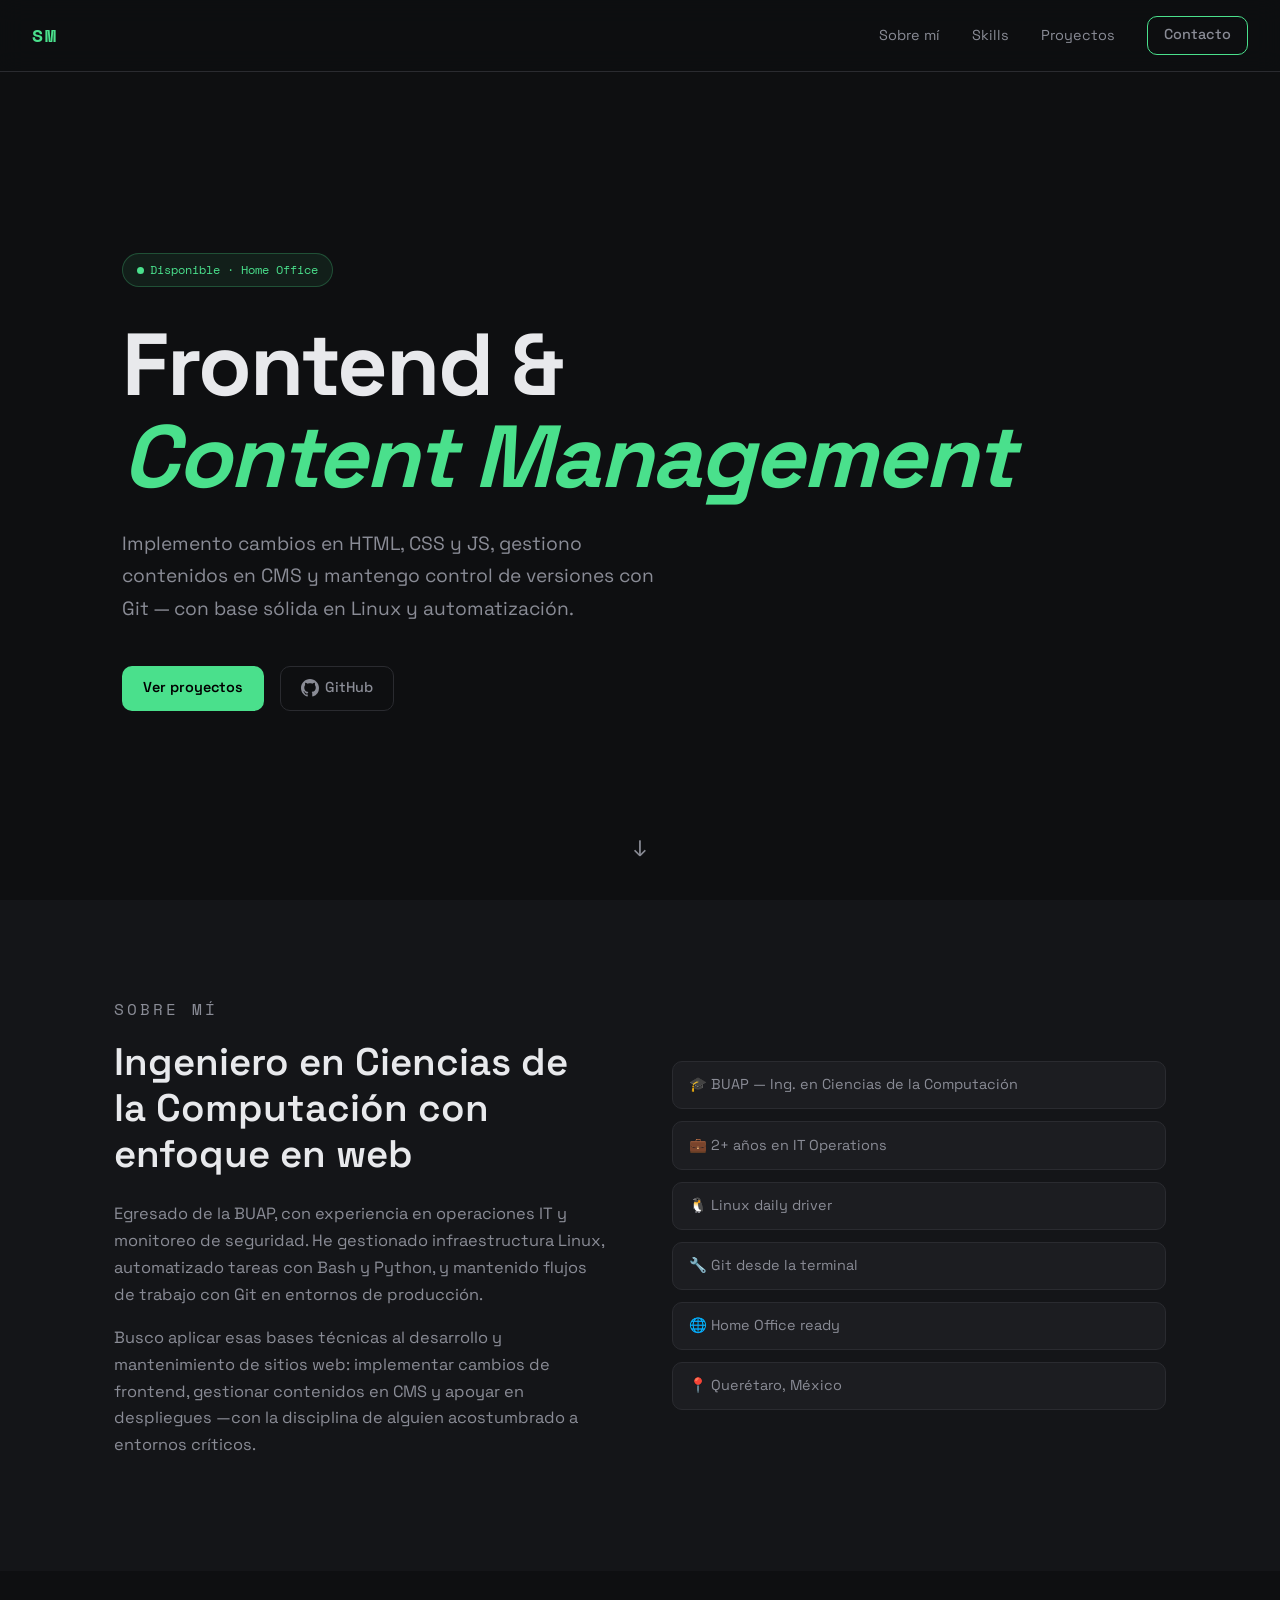
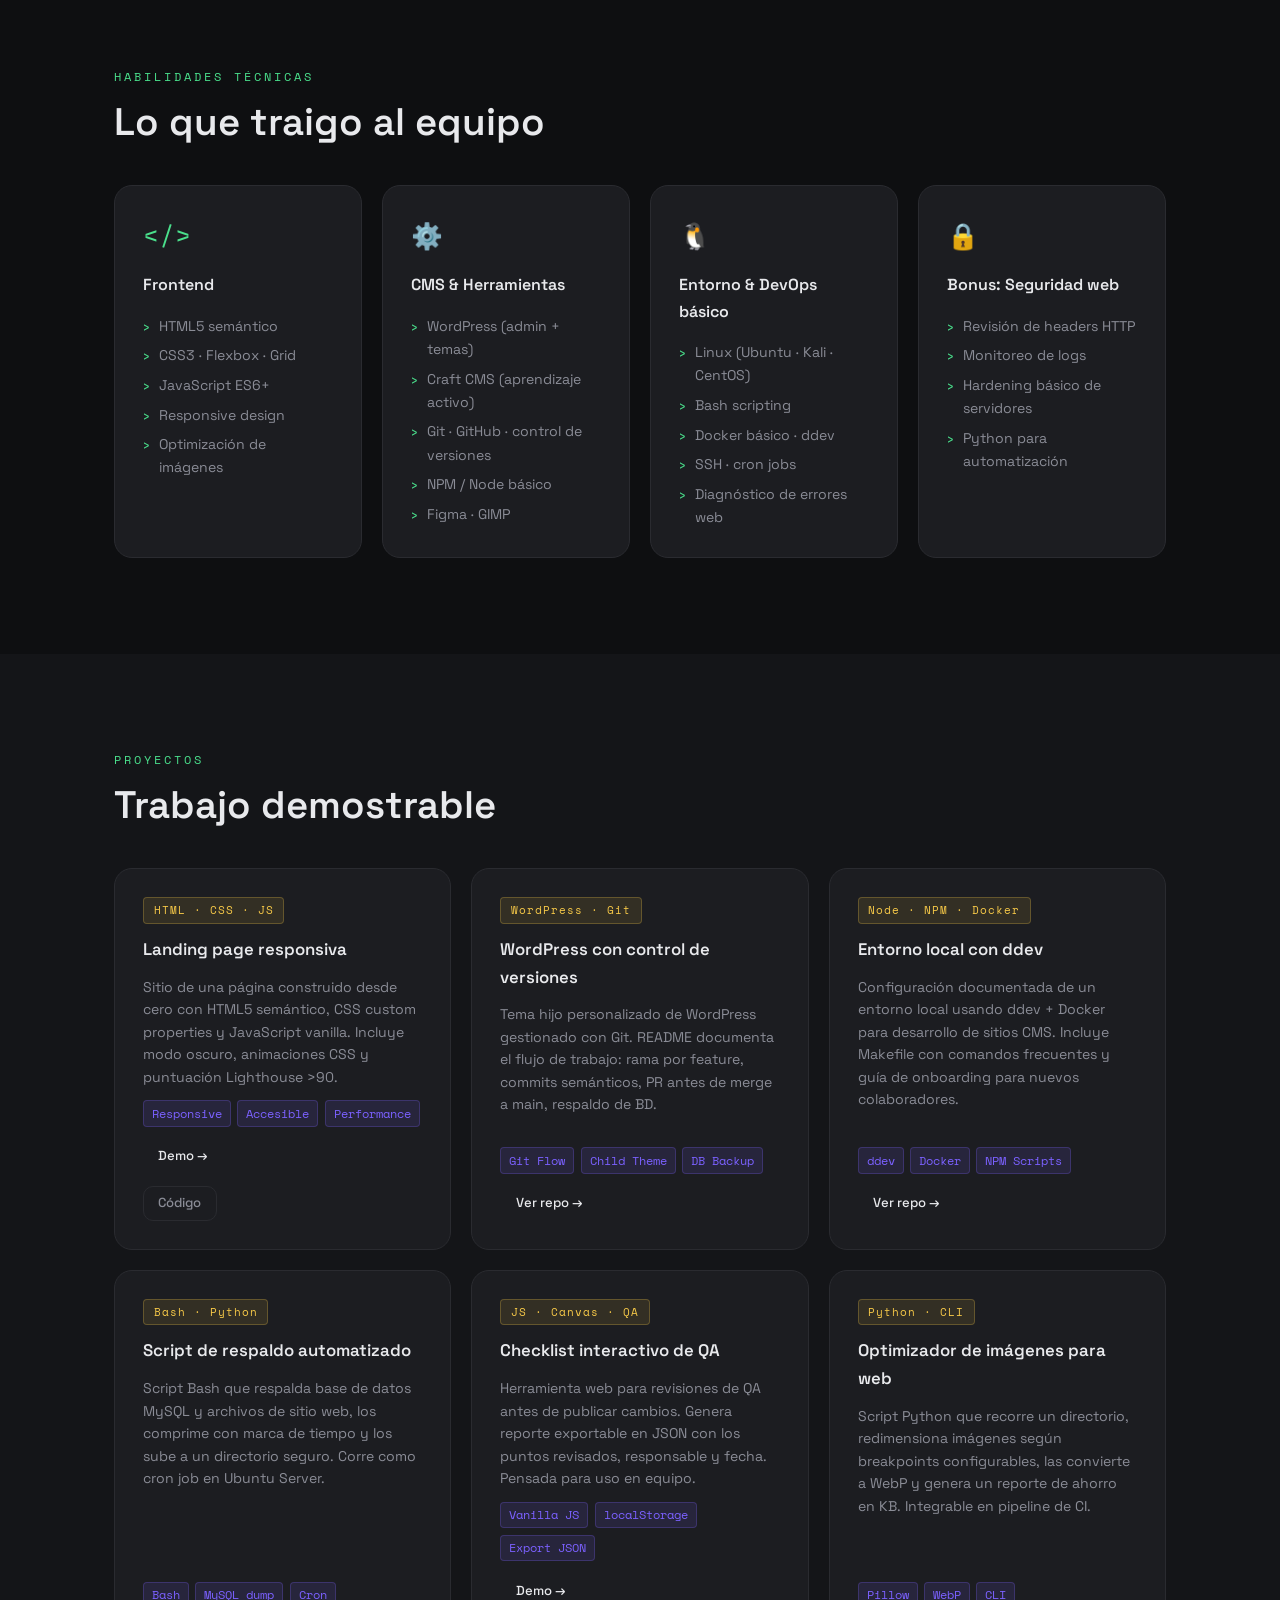
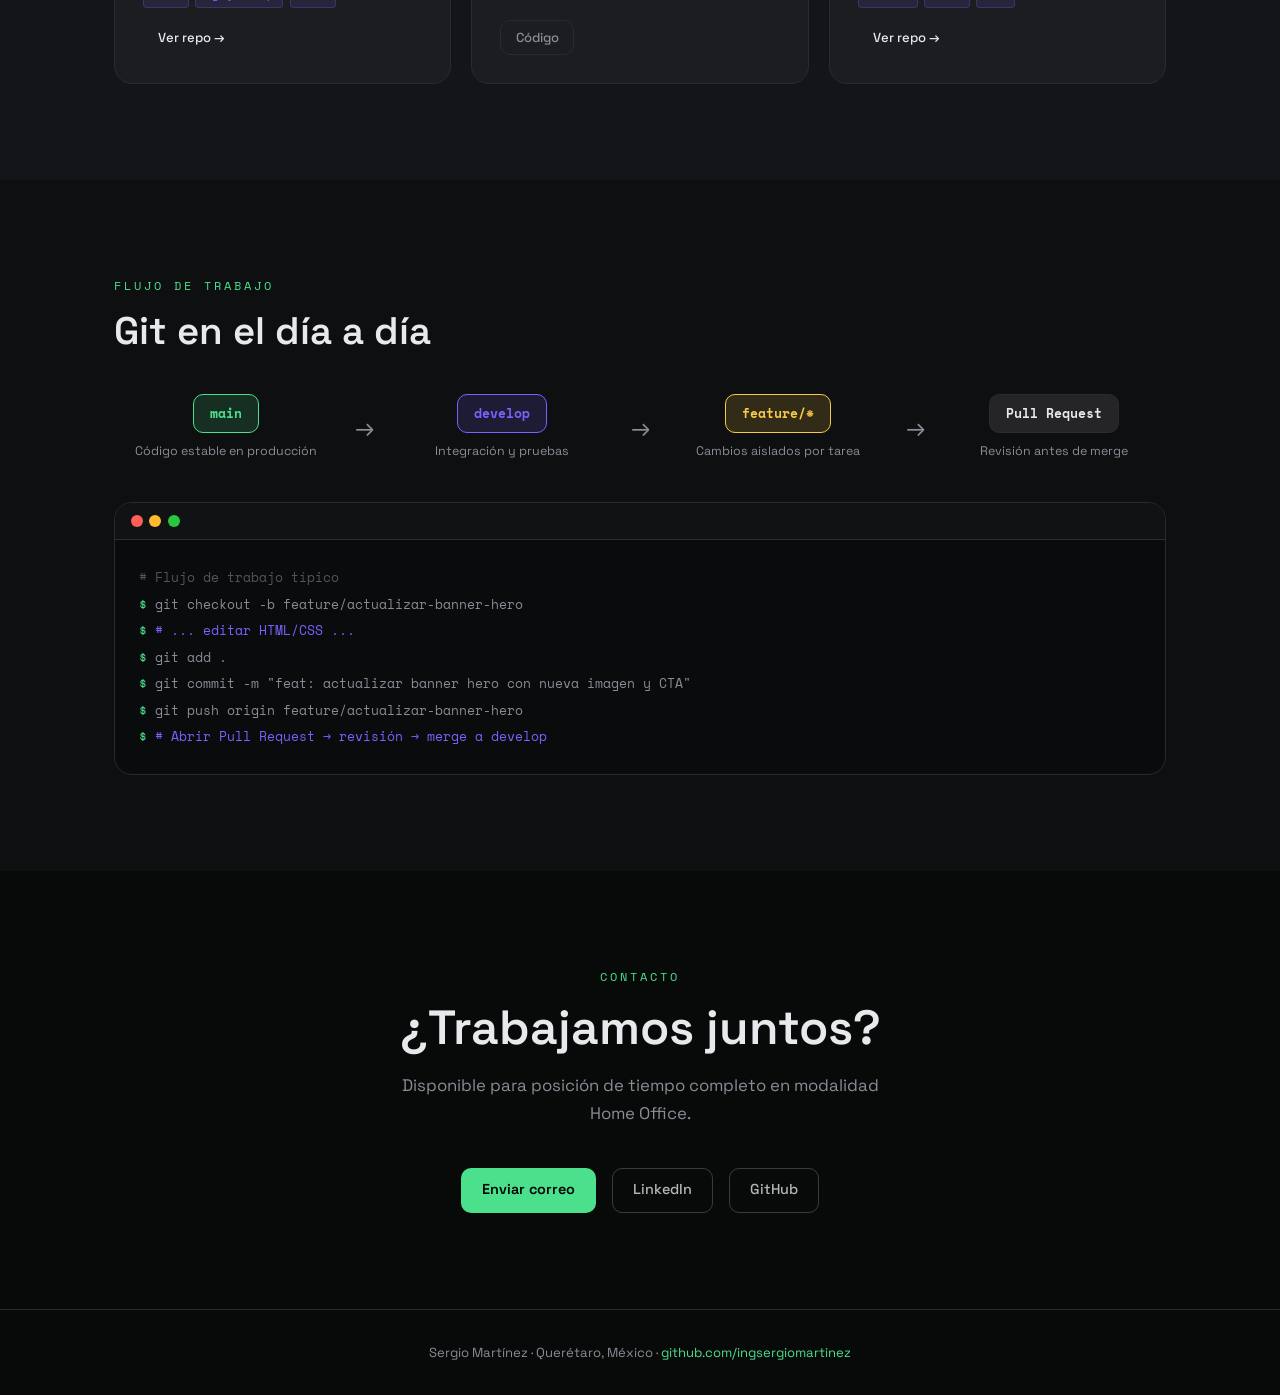
==== index.html @ cdc0959f "Add files via upload" ====
<!DOCTYPE html>
<html lang="es">
<head>
  <meta charset="UTF-8" />
  <meta name="viewport" content="width=device-width, initial-scale=1.0" />
  <title>Sergio Martínez — Web Developer & Content Manager</title>
  <link rel="preconnect" href="https://fonts.googleapis.com" />
  <link href="https://fonts.googleapis.com/css2?family=Space+Grotesk:wght@300;400;500;600;700&family=Space+Mono:wght@400;700&display=swap" rel="stylesheet" />
  <link rel="stylesheet" href="css/style.css" />
</head>
<body>

  <!-- NAV -->
  <nav class="nav">
    <span class="nav__logo">SM</span>
    <ul class="nav__links">
      <li><a href="#sobre-mi">Sobre mí</a></li>
      <li><a href="#skills">Skills</a></li>
      <li><a href="#proyectos">Proyectos</a></li>
      <li><a href="#contacto" class="btn btn--nav">Contacto</a></li>
    </ul>
  </nav>

  <!-- HERO -->
  <header class="hero">
    <div class="hero__tag">Disponible · Home Office</div>
    <h1 class="hero__title">
      Frontend &amp;<br/>
      <span class="hero__accent">Content Management</span>
    </h1>
    <p class="hero__sub">
      Implemento cambios en HTML, CSS y JS, gestiono contenidos en CMS y mantengo control de versiones con Git — con base sólida en Linux y automatización.
    </p>
    <div class="hero__ctas">
      <a href="#proyectos" class="btn btn--primary">Ver proyectos</a>
      <a href="https://github.com/ingsergiomartinez" target="_blank" class="btn btn--ghost">
        <svg width="18" height="18" viewBox="0 0 24 24" fill="currentColor"><path d="M12 0C5.37 0 0 5.37 0 12c0 5.31 3.435 9.795 8.205 11.385.6.105.825-.255.825-.57 0-.285-.015-1.23-.015-2.235-3.015.555-3.795-.735-4.035-1.41-.135-.345-.72-1.41-1.23-1.695-.42-.225-1.02-.78-.015-.795.945-.015 1.62.87 1.845 1.23 1.08 1.815 2.805 1.305 3.495.99.105-.78.42-1.305.765-1.605-2.67-.3-5.46-1.335-5.46-5.925 0-1.305.465-2.385 1.23-3.225-.12-.3-.54-1.53.12-3.18 0 0 1.005-.315 3.3 1.23.96-.27 1.98-.405 3-.405s2.04.135 3 .405c2.295-1.56 3.3-1.23 3.3-1.23.66 1.65.24 2.88.12 3.18.765.84 1.23 1.905 1.23 3.225 0 4.605-2.805 5.625-5.475 5.925.435.375.81 1.095.81 2.22 0 1.605-.015 2.895-.015 3.3 0 .315.225.69.825.57A12.02 12.02 0 0 0 24 12c0-6.63-5.37-12-12-12z"/></svg>
        GitHub
      </a>
    </div>
    <div class="hero__scroll">↓</div>
  </header>

  <!-- SOBRE MÍ -->
  <section id="sobre-mi" class="section section--alt">
    <div class="container two-col">
      <div class="about__text">
        <p class="eyebrow">Sobre mí</p>
        <h2>Ingeniero en Ciencias de la Computación con enfoque en web</h2>
        <p>Egresado de la BUAP, con experiencia en operaciones IT y monitoreo de seguridad. He gestionado infraestructura Linux, automatizado tareas con Bash y Python, y mantenido flujos de trabajo con Git en entornos de producción.</p>
        <p>Busco aplicar esas bases técnicas al desarrollo y mantenimiento de sitios web: implementar cambios de frontend, gestionar contenidos en CMS y apoyar en despliegues —con la disciplina de alguien acostumbrado a entornos críticos.</p>
      </div>
      <div class="about__chips">
        <div class="chip">🎓 BUAP — Ing. en Ciencias de la Computación</div>
        <div class="chip">💼 2+ años en IT Operations</div>
        <div class="chip">🐧 Linux daily driver</div>
        <div class="chip">🔧 Git desde la terminal</div>
        <div class="chip">🌐 Home Office ready</div>
        <div class="chip">📍 Querétaro, México</div>
      </div>
    </div>
  </section>

  <!-- SKILLS -->
  <section id="skills" class="section">
    <div class="container">
      <p class="eyebrow">Habilidades técnicas</p>
      <h2>Lo que traigo al equipo</h2>
      <div class="skills-grid">

        <div class="skill-card">
          <div class="skill-card__icon">&#60;/&#62;</div>
          <h3>Frontend</h3>
          <ul>
            <li>HTML5 semántico</li>
            <li>CSS3 · Flexbox · Grid</li>
            <li>JavaScript ES6+</li>
            <li>Responsive design</li>
            <li>Optimización de imágenes</li>
          </ul>
        </div>

        <div class="skill-card">
          <div class="skill-card__icon">⚙️</div>
          <h3>CMS &amp; Herramientas</h3>
          <ul>
            <li>WordPress (admin + temas)</li>
            <li>Craft CMS (aprendizaje activo)</li>
            <li>Git · GitHub · control de versiones</li>
            <li>NPM / Node básico</li>
            <li>Figma · GIMP</li>
          </ul>
        </div>

        <div class="skill-card">
          <div class="skill-card__icon">🐧</div>
          <h3>Entorno &amp; DevOps básico</h3>
          <ul>
            <li>Linux (Ubuntu · Kali · CentOS)</li>
            <li>Bash scripting</li>
            <li>Docker básico · ddev</li>
            <li>SSH · cron jobs</li>
            <li>Diagnóstico de errores web</li>
          </ul>
        </div>

        <div class="skill-card">
          <div class="skill-card__icon">🔒</div>
          <h3>Bonus: Seguridad web</h3>
          <ul>
            <li>Revisión de headers HTTP</li>
            <li>Monitoreo de logs</li>
            <li>Hardening básico de servidores</li>
            <li>Python para automatización</li>
          </ul>
        </div>

      </div>
    </div>
  </section>

  <!-- PROYECTOS -->
  <section id="proyectos" class="section section--alt">
    <div class="container">
      <p class="eyebrow">Proyectos</p>
      <h2>Trabajo demostrable</h2>
      <div class="projects-grid">

        <article class="project-card">
          <div class="project-card__badge">HTML · CSS · JS</div>
          <h3>Landing page responsiva</h3>
          <p>Sitio de una página construido desde cero con HTML5 semántico, CSS custom properties y JavaScript vanilla. Incluye modo oscuro, animaciones CSS y puntuación Lighthouse &gt;90.</p>
          <div class="project-card__tags">
            <span>Responsive</span><span>Accesible</span><span>Performance</span>
          </div>
          <a href="projects/landing-page/" class="btn btn--sm">Demo →</a>
          <a href="https://github.com/ingsergiomartinez/portfolio/tree/main/projects/landing-page" target="_blank" class="btn btn--sm btn--ghost">Código</a>
        </article>

        <article class="project-card">
          <div class="project-card__badge">WordPress · Git</div>
          <h3>WordPress con control de versiones</h3>
          <p>Tema hijo personalizado de WordPress gestionado con Git. README documenta el flujo de trabajo: rama por feature, commits semánticos, PR antes de merge a main, respaldo de BD.</p>
          <div class="project-card__tags">
            <span>Git Flow</span><span>Child Theme</span><span>DB Backup</span>
          </div>
          <a href="https://github.com/ingsergiomartinez/wp-git-workflow" target="_blank" class="btn btn--sm">Ver repo →</a>
        </article>

        <article class="project-card">
          <div class="project-card__badge">Node · NPM · Docker</div>
          <h3>Entorno local con ddev</h3>
          <p>Configuración documentada de un entorno local usando ddev + Docker para desarrollo de sitios CMS. Incluye Makefile con comandos frecuentes y guía de onboarding para nuevos colaboradores.</p>
          <div class="project-card__tags">
            <span>ddev</span><span>Docker</span><span>NPM Scripts</span>
          </div>
          <a href="https://github.com/ingsergiomartinez/ddev-starter" target="_blank" class="btn btn--sm">Ver repo →</a>
        </article>

        <article class="project-card">
          <div class="project-card__badge">Bash · Python</div>
          <h3>Script de respaldo automatizado</h3>
          <p>Script Bash que respalda base de datos MySQL y archivos de sitio web, los comprime con marca de tiempo y los sube a un directorio seguro. Corre como cron job en Ubuntu Server.</p>
          <div class="project-card__tags">
            <span>Bash</span><span>MySQL dump</span><span>Cron</span>
          </div>
          <a href="https://github.com/ingsergiomartinez/web-backup-script" target="_blank" class="btn btn--sm">Ver repo →</a>
        </article>

        <article class="project-card">
          <div class="project-card__badge">JS · Canvas · QA</div>
          <h3>Checklist interactivo de QA</h3>
          <p>Herramienta web para revisiones de QA antes de publicar cambios. Genera reporte exportable en JSON con los puntos revisados, responsable y fecha. Pensada para uso en equipo.</p>
          <div class="project-card__tags">
            <span>Vanilla JS</span><span>localStorage</span><span>Export JSON</span>
          </div>
          <a href="projects/qa-checklist/" class="btn btn--sm">Demo →</a>
          <a href="https://github.com/ingsergiomartinez/portfolio/tree/main/projects/qa-checklist" target="_blank" class="btn btn--sm btn--ghost">Código</a>
        </article>

        <article class="project-card">
          <div class="project-card__badge">Python · CLI</div>
          <h3>Optimizador de imágenes para web</h3>
          <p>Script Python que recorre un directorio, redimensiona imágenes según breakpoints configurables, las convierte a WebP y genera un reporte de ahorro en KB. Integrable en pipeline de CI.</p>
          <div class="project-card__tags">
            <span>Pillow</span><span>WebP</span><span>CLI</span>
          </div>
          <a href="https://github.com/ingsergiomartinez/img-optimizer" target="_blank" class="btn btn--sm">Ver repo →</a>
        </article>

      </div>
    </div>
  </section>

  <!-- GIT WORKFLOW VISUAL -->
  <section class="section">
    <div class="container">
      <p class="eyebrow">Flujo de trabajo</p>
      <h2>Git en el día a día</h2>
      <div class="git-flow">
        <div class="git-flow__step">
          <div class="git-node git-node--main">main</div>
          <p>Código estable en producción</p>
        </div>
        <div class="git-flow__arrow">→</div>
        <div class="git-flow__step">
          <div class="git-node git-node--dev">develop</div>
          <p>Integración y pruebas</p>
        </div>
        <div class="git-flow__arrow">→</div>
        <div class="git-flow__step">
          <div class="git-node git-node--feature">feature/*</div>
          <p>Cambios aislados por tarea</p>
        </div>
        <div class="git-flow__arrow">→</div>
        <div class="git-flow__step">
          <div class="git-node git-node--pr">Pull Request</div>
          <p>Revisión antes de merge</p>
        </div>
      </div>
      <div class="terminal">
        <div class="terminal__bar"><span></span><span></span><span></span></div>
        <pre class="terminal__code">
<span class="t-gray"># Flujo de trabajo típico</span>
<span class="t-green">$</span> git checkout -b feature/actualizar-banner-hero
<span class="t-green">$</span> <span class="t-blue"># ... editar HTML/CSS ...</span>
<span class="t-green">$</span> git add .
<span class="t-green">$</span> git commit -m "feat: actualizar banner hero con nueva imagen y CTA"
<span class="t-green">$</span> git push origin feature/actualizar-banner-hero
<span class="t-green">$</span> <span class="t-blue"># Abrir Pull Request → revisión → merge a develop</span></pre>
      </div>
    </div>
  </section>

  <!-- CONTACTO -->
  <section id="contacto" class="section section--dark">
    <div class="container contact">
      <p class="eyebrow eyebrow--light">Contacto</p>
      <h2 class="contact__title">¿Trabajamos juntos?</h2>
      <p class="contact__sub">Disponible para posición de tiempo completo en modalidad Home Office.</p>
      <div class="contact__links">
        <a href="mailto:sergio@example.com" class="btn btn--primary">Enviar correo</a>
        <a href="https://linkedin.com/in/ingsergiomartinez" target="_blank" class="btn btn--ghost btn--ghost-light">LinkedIn</a>
        <a href="https://github.com/ingsergiomartinez" target="_blank" class="btn btn--ghost btn--ghost-light">GitHub</a>
      </div>
    </div>
  </section>

  <footer class="footer">
    <p>Sergio Martínez · Querétaro, México · <a href="https://github.com/ingsergiomartinez" target="_blank">github.com/ingsergiomartinez</a></p>
  </footer>

  <script src="js/main.js"></script>
</body>
</html>
---- css/style.css ----
/* ===========================
   TOKENS
=========================== */
:root {
  --bg:        #0E0F11;
  --bg-alt:    #141518;
  --bg-dark:   #080909;
  --surface:   #1C1D21;
  --border:    #2A2B30;
  --text:      #E8E9EC;
  --text-muted:#8A8C96;
  --accent:    #4AE08C;   /* terminal green — web/code world */
  --accent2:   #7B61FF;   /* purple for secondary nodes */
  --accent3:   #F7C948;   /* amber for badges */
  --font-disp: 'Space Grotesk', sans-serif;
  --font-mono: 'Space Mono', monospace;
  --radius:    10px;
  --radius-lg: 18px;
  --max-w:     1100px;
  --transition: 200ms ease;
}

/* ===========================
   RESET & BASE
=========================== */
*, *::before, *::after { box-sizing: border-box; margin: 0; padding: 0; }

html { scroll-behavior: smooth; }

body {
  background: var(--bg);
  color: var(--text);
  font-family: var(--font-disp);
  font-size: 1rem;
  line-height: 1.65;
  -webkit-font-smoothing: antialiased;
}

a { color: inherit; text-decoration: none; }
ul { list-style: none; }
img { max-width: 100%; display: block; }

/* ===========================
   NAV
=========================== */
.nav {
  position: fixed;
  top: 0; left: 0; right: 0;
  z-index: 100;
  display: flex;
  align-items: center;
  justify-content: space-between;
  padding: 1rem 2rem;
  background: rgba(14,15,17,0.85);
  backdrop-filter: blur(12px);
  border-bottom: 1px solid var(--border);
}

.nav__logo {
  font-family: var(--font-mono);
  font-size: 1.1rem;
  color: var(--accent);
  font-weight: 700;
  letter-spacing: 2px;
}

.nav__links {
  display: flex;
  gap: 2rem;
  align-items: center;
}

.nav__links a {
  font-size: 0.9rem;
  color: var(--text-muted);
  transition: color var(--transition);
}
.nav__links a:hover { color: var(--text); }

/* ===========================
   BUTTONS
=========================== */
.btn {
  display: inline-flex;
  align-items: center;
  gap: 0.4rem;
  padding: 0.6rem 1.25rem;
  border-radius: var(--radius);
  font-family: var(--font-disp);
  font-size: 0.9rem;
  font-weight: 500;
  cursor: pointer;
  transition: all var(--transition);
  border: 1px solid transparent;
}

.btn--primary {
  background: var(--accent);
  color: #000;
  font-weight: 600;
}
.btn--primary:hover { background: #62ecA4; }

.btn--ghost {
  border-color: var(--border);
  color: var(--text-muted);
  background: transparent;
}
.btn--ghost:hover { border-color: var(--accent); color: var(--accent); }

.btn--ghost-light {
  border-color: rgba(255,255,255,0.2);
  color: rgba(255,255,255,0.7);
}
.btn--ghost-light:hover { border-color: var(--accent); color: var(--accent); }

.btn--nav {
  border-color: var(--accent);
  color: var(--accent);
  padding: 0.4rem 1rem;
}
.btn--nav:hover { background: var(--accent); color: #000; }

.btn--sm {
  padding: 0.35rem 0.9rem;
  font-size: 0.82rem;
}

/* ===========================
   LAYOUT
=========================== */
.container {
  max-width: var(--max-w);
  margin: 0 auto;
  padding: 0 1.5rem;
}

.section {
  padding: 6rem 0;
}

.section--alt { background: var(--bg-alt); }
.section--dark { background: var(--bg-dark); }

.two-col {
  display: grid;
  grid-template-columns: 1fr 1fr;
  gap: 4rem;
  align-items: center;
}

/* ===========================
   EYEBROW
=========================== */
.eyebrow {
  font-family: var(--font-mono);
  font-size: 0.75rem;
  letter-spacing: 3px;
  text-transform: uppercase;
  color: var(--accent);
  margin-bottom: 0.75rem;
}
.eyebrow--light { color: var(--accent); }

h2 {
  font-size: clamp(1.6rem, 3vw, 2.4rem);
  font-weight: 600;
  line-height: 1.2;
  margin-bottom: 1.5rem;
}

/* ===========================
   HERO
=========================== */
.hero {
  min-height: 100vh;
  display: flex;
  flex-direction: column;
  justify-content: center;
  padding: 8rem 2rem 4rem;
  max-width: var(--max-w);
  margin: 0 auto;
  position: relative;
}

.hero__tag {
  display: inline-flex;
  align-items: center;
  gap: 0.4rem;
  font-family: var(--font-mono);
  font-size: 0.78rem;
  color: var(--accent);
  background: rgba(74,224,140,0.08);
  border: 1px solid rgba(74,224,140,0.25);
  padding: 0.35rem 0.85rem;
  border-radius: 100px;
  margin-bottom: 2rem;
  width: fit-content;
}
.hero__tag::before {
  content: '';
  width: 7px; height: 7px;
  border-radius: 50%;
  background: var(--accent);
  animation: pulse 2s infinite;
}

@keyframes pulse {
  0%, 100% { opacity: 1; }
  50% { opacity: 0.3; }
}

.hero__title {
  font-size: clamp(2.8rem, 7vw, 5.5rem);
  font-weight: 700;
  line-height: 1.05;
  letter-spacing: -2px;
  margin-bottom: 1.5rem;
}

.hero__accent {
  color: var(--accent);
  font-style: italic;
}

.hero__sub {
  font-size: clamp(1rem, 1.5vw, 1.2rem);
  color: var(--text-muted);
  max-width: 560px;
  margin-bottom: 2.5rem;
  line-height: 1.7;
}

.hero__ctas {
  display: flex;
  gap: 1rem;
  flex-wrap: wrap;
}

.hero__scroll {
  position: absolute;
  bottom: 2rem;
  left: 50%;
  transform: translateX(-50%);
  color: var(--text-muted);
  font-size: 1.4rem;
  animation: bounce 2s infinite;
}

@keyframes bounce {
  0%, 100% { transform: translateX(-50%) translateY(0); }
  50% { transform: translateX(-50%) translateY(8px); }
}

/* ===========================
   ABOUT
=========================== */
.about__text p {
  color: var(--text-muted);
  margin-bottom: 1rem;
  font-size: 1.02rem;
}

.about__chips {
  display: flex;
  flex-direction: column;
  gap: 0.75rem;
}

.chip {
  background: var(--surface);
  border: 1px solid var(--border);
  border-radius: var(--radius);
  padding: 0.7rem 1rem;
  font-size: 0.9rem;
  color: var(--text-muted);
  transition: border-color var(--transition);
}
.chip:hover { border-color: var(--accent); color: var(--text); }

/* ===========================
   SKILLS GRID
=========================== */
.skills-grid {
  display: grid;
  grid-template-columns: repeat(auto-fit, minmax(230px, 1fr));
  gap: 1.25rem;
  margin-top: 2.5rem;
}

.skill-card {
  background: var(--surface);
  border: 1px solid var(--border);
  border-radius: var(--radius-lg);
  padding: 1.75rem;
  transition: border-color var(--transition), transform var(--transition);
}
.skill-card:hover {
  border-color: var(--accent);
  transform: translateY(-3px);
}

.skill-card__icon {
  font-size: 1.6rem;
  margin-bottom: 1rem;
  font-family: var(--font-mono);
  color: var(--accent);
}

.skill-card h3 {
  font-size: 1rem;
  font-weight: 600;
  margin-bottom: 1rem;
}

.skill-card ul {
  display: flex;
  flex-direction: column;
  gap: 0.4rem;
}

.skill-card li {
  font-size: 0.88rem;
  color: var(--text-muted);
  padding-left: 1rem;
  position: relative;
}
.skill-card li::before {
  content: '›';
  position: absolute;
  left: 0;
  color: var(--accent);
}

/* ===========================
   PROJECTS
=========================== */
.projects-grid {
  display: grid;
  grid-template-columns: repeat(auto-fit, minmax(300px, 1fr));
  gap: 1.25rem;
  margin-top: 2.5rem;
}

.project-card {
  background: var(--surface);
  border: 1px solid var(--border);
  border-radius: var(--radius-lg);
  padding: 1.75rem;
  display: flex;
  flex-direction: column;
  gap: 0.75rem;
  transition: border-color var(--transition), transform var(--transition);
}
.project-card:hover {
  border-color: var(--accent2);
  transform: translateY(-3px);
}

.project-card__badge {
  font-family: var(--font-mono);
  font-size: 0.7rem;
  color: var(--accent3);
  background: rgba(247,201,72,0.1);
  border: 1px solid rgba(247,201,72,0.25);
  padding: 0.2rem 0.6rem;
  border-radius: 4px;
  width: fit-content;
  letter-spacing: 1px;
}

.project-card h3 {
  font-size: 1.05rem;
  font-weight: 600;
}

.project-card p {
  font-size: 0.88rem;
  color: var(--text-muted);
  line-height: 1.6;
  flex: 1;
}

.project-card__tags {
  display: flex;
  flex-wrap: wrap;
  gap: 0.4rem;
}

.project-card__tags span {
  font-size: 0.75rem;
  background: rgba(123,97,255,0.12);
  color: var(--accent2);
  border: 1px solid rgba(123,97,255,0.25);
  padding: 0.15rem 0.5rem;
  border-radius: 4px;
  font-family: var(--font-mono);
}

.project-card > .btn {
  width: fit-content;
}

/* ===========================
   GIT FLOW
=========================== */
.git-flow {
  display: flex;
  align-items: center;
  gap: 1rem;
  flex-wrap: wrap;
  margin: 2.5rem 0;
}

.git-flow__step {
  text-align: center;
  flex: 1;
  min-width: 120px;
}

.git-flow__step p {
  font-size: 0.78rem;
  color: var(--text-muted);
  margin-top: 0.5rem;
}

.git-flow__arrow {
  color: var(--text-muted);
  font-size: 1.5rem;
  flex-shrink: 0;
}

.git-node {
  display: inline-block;
  padding: 0.5rem 1rem;
  border-radius: var(--radius);
  font-family: var(--font-mono);
  font-size: 0.82rem;
  font-weight: 700;
}

.git-node--main    { background: rgba(74,224,140,0.15); color: var(--accent); border: 1px solid var(--accent); }
.git-node--dev     { background: rgba(123,97,255,0.15); color: var(--accent2); border: 1px solid var(--accent2); }
.git-node--feature { background: rgba(247,201,72,0.15); color: var(--accent3); border: 1px solid var(--accent3); }
.git-node--pr      { background: rgba(232,233,236,0.1); color: var(--text); border: 1px solid var(--border); }

/* TERMINAL */
.terminal {
  background: #0A0B0D;
  border: 1px solid var(--border);
  border-radius: var(--radius-lg);
  overflow: hidden;
  margin-top: 1rem;
}

.terminal__bar {
  display: flex;
  gap: 0.4rem;
  padding: 0.75rem 1rem;
  background: #111214;
  border-bottom: 1px solid var(--border);
}

.terminal__bar span {
  width: 12px; height: 12px;
  border-radius: 50%;
  background: var(--border);
}
.terminal__bar span:nth-child(1) { background: #FF5F57; }
.terminal__bar span:nth-child(2) { background: #FEBC2E; }
.terminal__bar span:nth-child(3) { background: #28C840; }

.terminal__code {
  padding: 1.5rem;
  font-family: var(--font-mono);
  font-size: 0.83rem;
  line-height: 2;
  color: var(--text-muted);
  overflow-x: auto;
  white-space: pre;
}

.t-gray  { color: #555; }
.t-green { color: var(--accent); }
.t-blue  { color: var(--accent2); }

/* ===========================
   CONTACT
=========================== */
.contact {
  text-align: center;
  max-width: 560px;
}

.contact__title {
  font-size: clamp(2rem, 4vw, 3rem);
  margin-bottom: 1rem;
}

.contact__sub {
  color: var(--text-muted);
  margin-bottom: 2.5rem;
  font-size: 1.05rem;
}

.contact__links {
  display: flex;
  gap: 1rem;
  justify-content: center;
  flex-wrap: wrap;
}

/* ===========================
   FOOTER
=========================== */
.footer {
  padding: 2rem;
  text-align: center;
  font-size: 0.82rem;
  color: var(--text-muted);
  border-top: 1px solid var(--border);
  background: var(--bg-dark);
}
.footer a { color: var(--accent); }

/* ===========================
   RESPONSIVE
=========================== */
@media (max-width: 768px) {
  .two-col {
    grid-template-columns: 1fr;
    gap: 2.5rem;
  }

  .nav__links li:not(:last-child) { display: none; }

  .git-flow {
    flex-direction: column;
  }
  .git-flow__arrow { transform: rotate(90deg); }

  .hero__title { letter-spacing: -1px; }
}
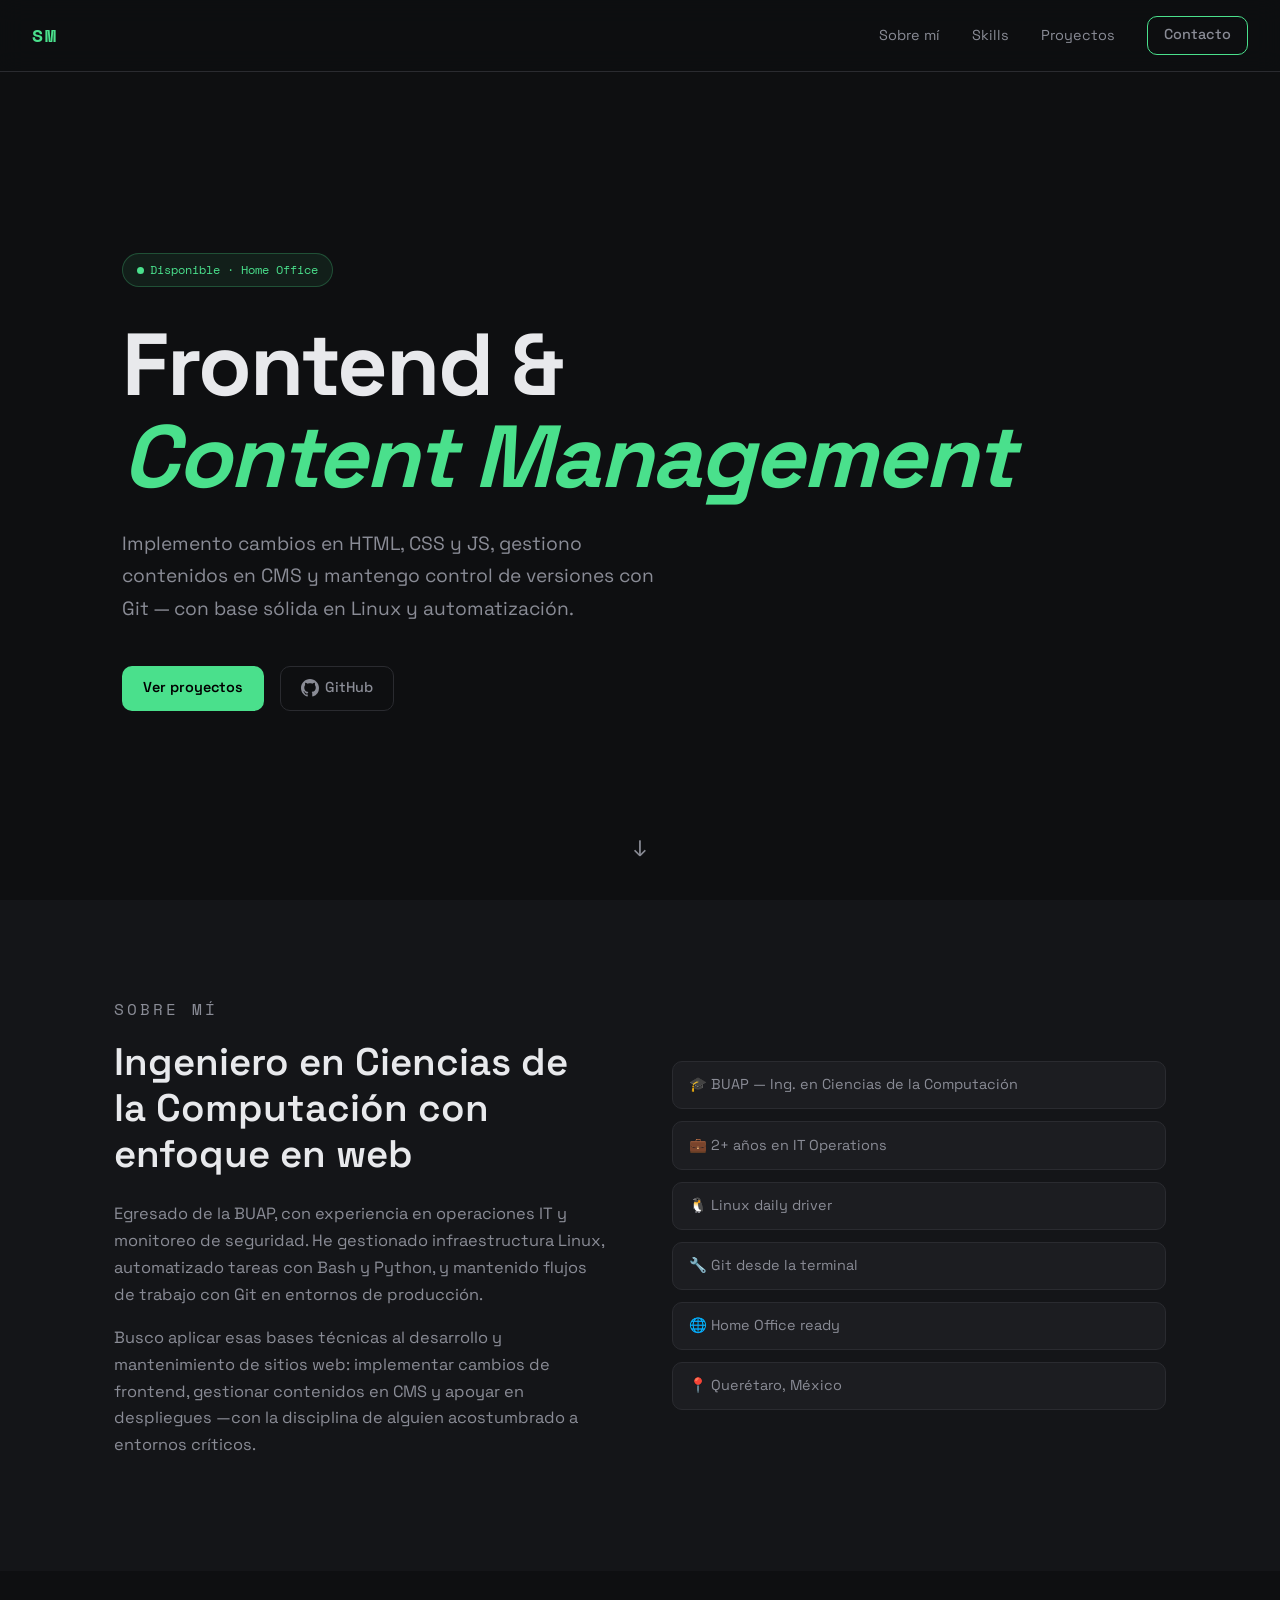
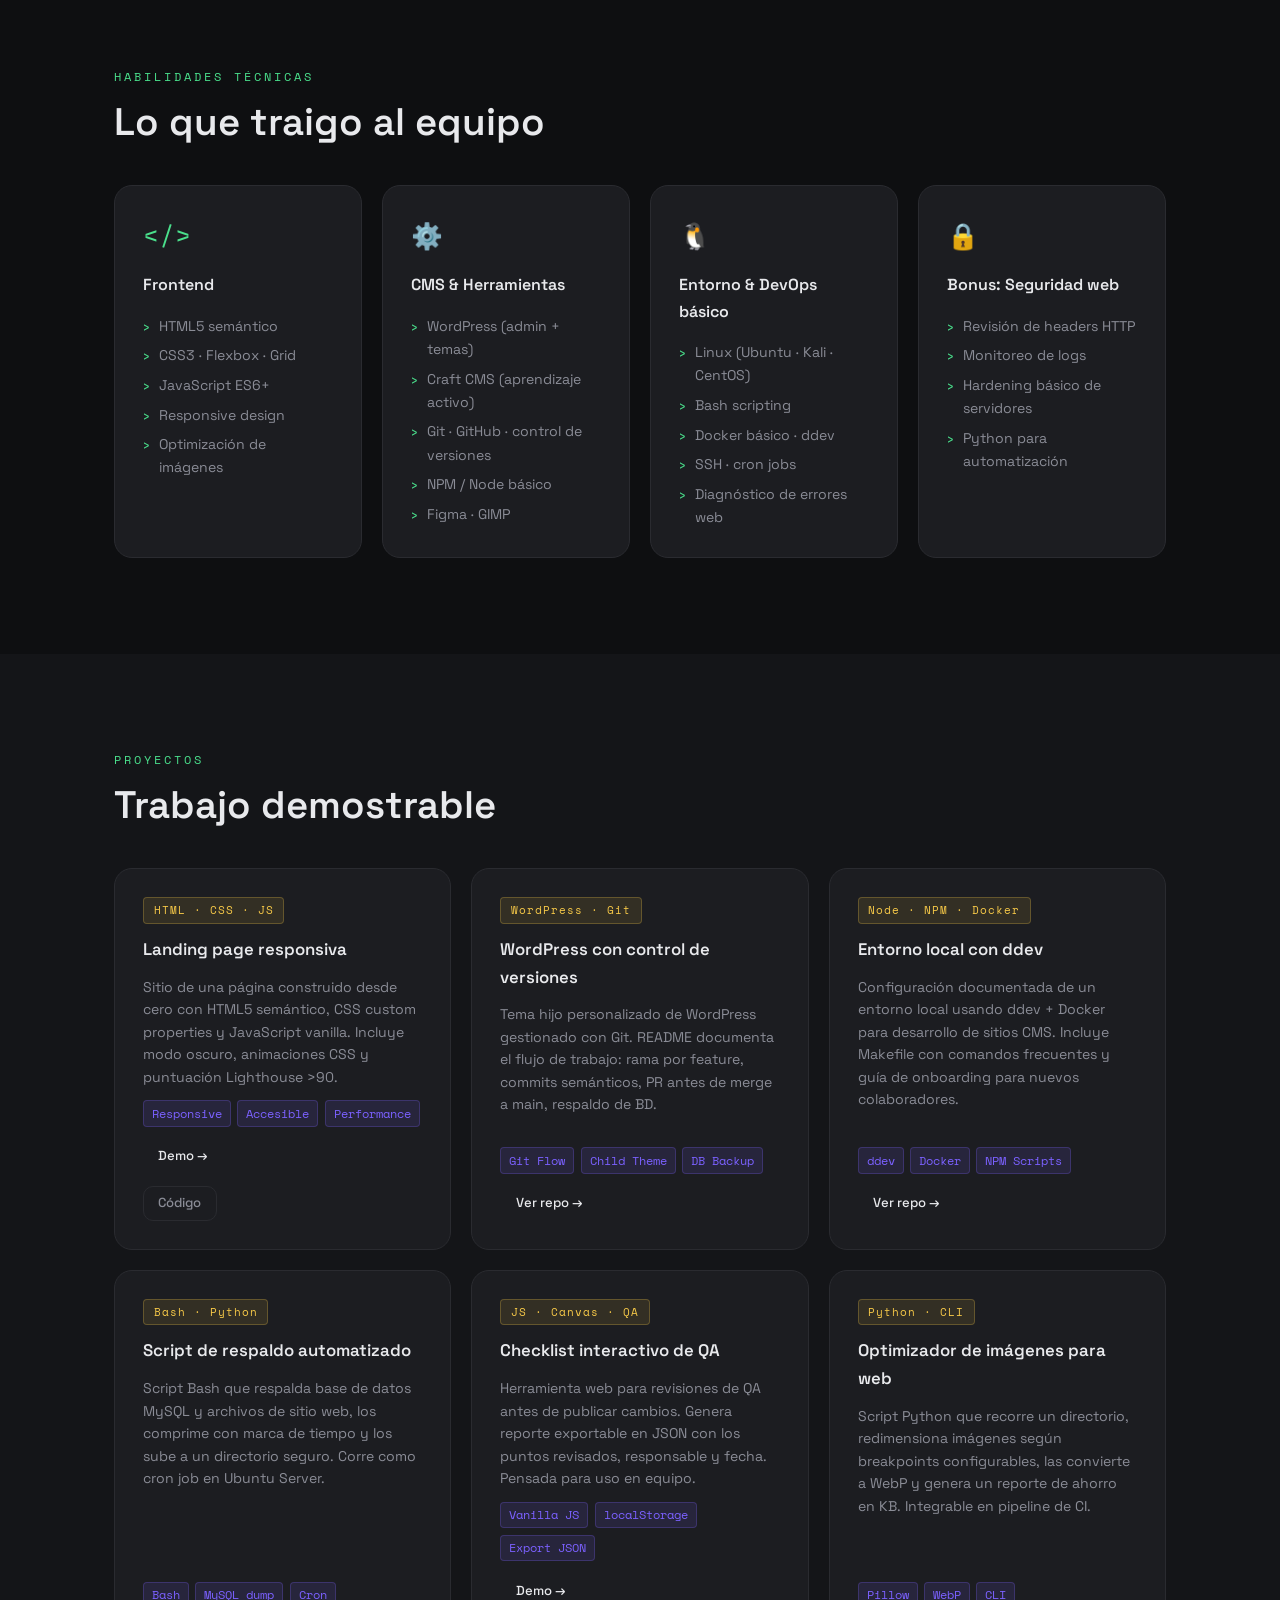
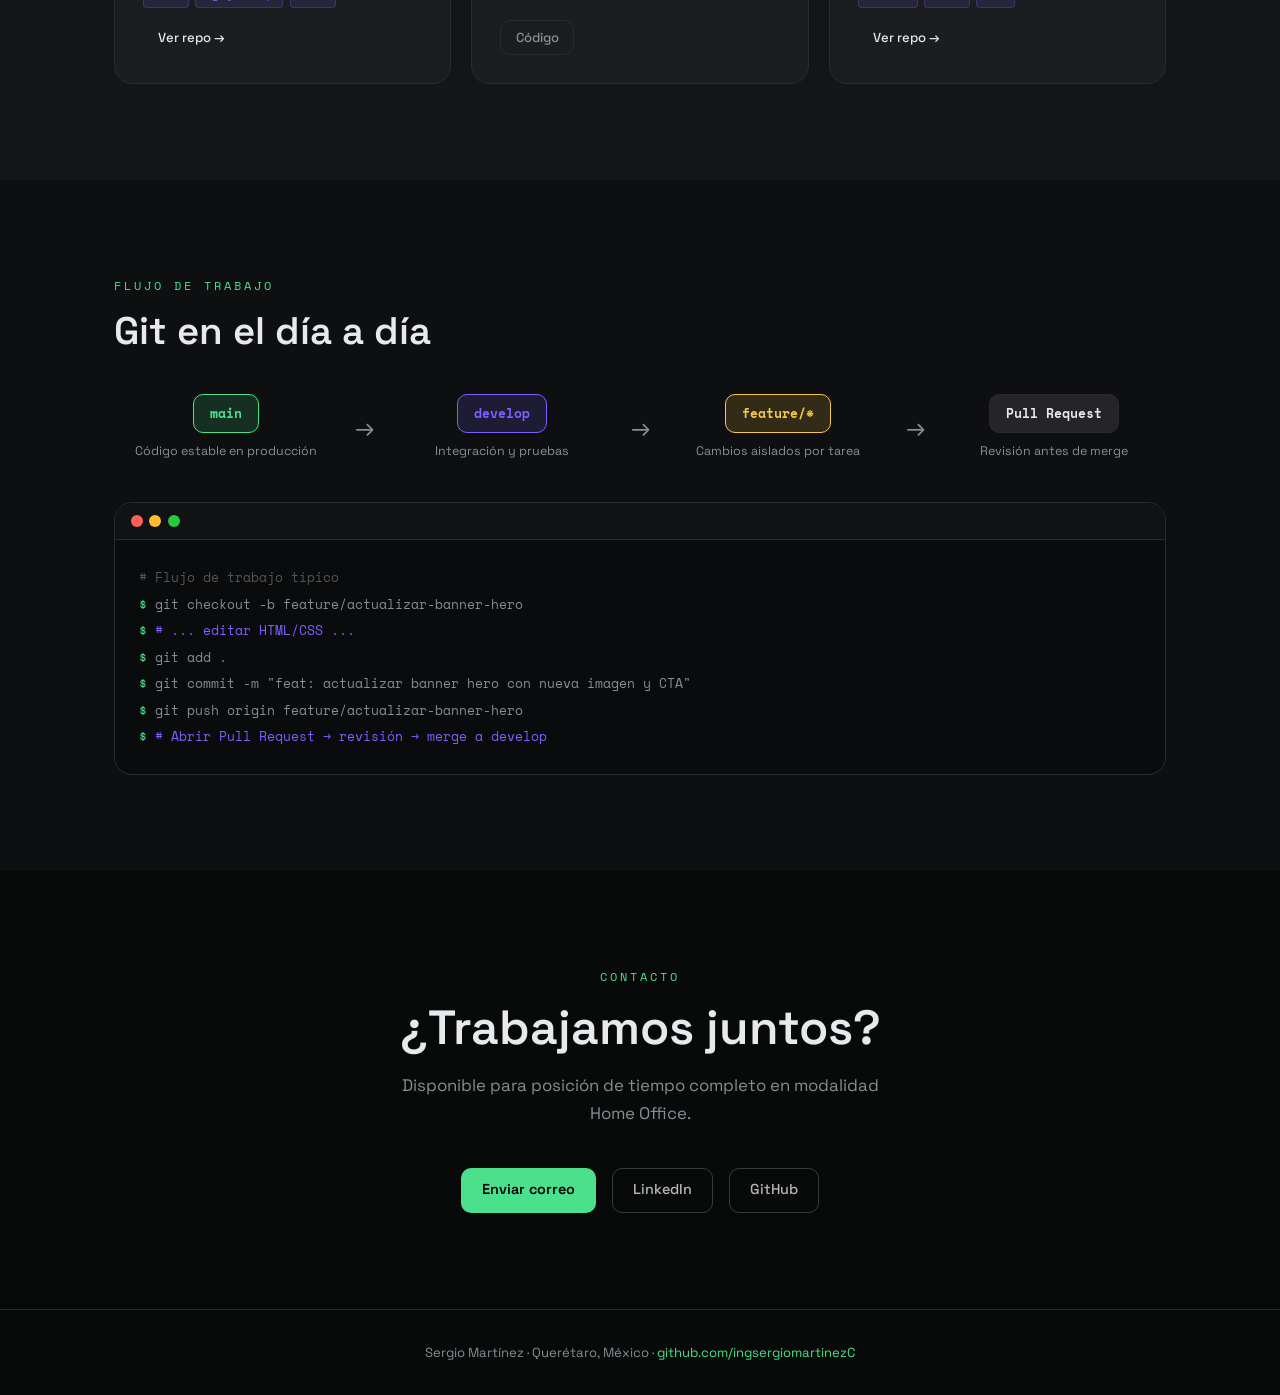
==== commit 714b97c6: "Add files via upload" ====
--- a/index.html
+++ b/index.html
@@ -33,7 +33,7 @@
     </p>
     <div class="hero__ctas">
       <a href="#proyectos" class="btn btn--primary">Ver proyectos</a>
-      <a href="https://github.com/ingsergiomartinez" target="_blank" class="btn btn--ghost">
+      <a href="https://github.com/ingsergiomartinezC" target="_blank" class="btn btn--ghost">
         <svg width="18" height="18" viewBox="0 0 24 24" fill="currentColor"><path d="M12 0C5.37 0 0 5.37 0 12c0 5.31 3.435 9.795 8.205 11.385.6.105.825-.255.825-.57 0-.285-.015-1.23-.015-2.235-3.015.555-3.795-.735-4.035-1.41-.135-.345-.72-1.41-1.23-1.695-.42-.225-1.02-.78-.015-.795.945-.015 1.62.87 1.845 1.23 1.08 1.815 2.805 1.305 3.495.99.105-.78.42-1.305.765-1.605-2.67-.3-5.46-1.335-5.46-5.925 0-1.305.465-2.385 1.23-3.225-.12-.3-.54-1.53.12-3.18 0 0 1.005-.315 3.3 1.23.96-.27 1.98-.405 3-.405s2.04.135 3 .405c2.295-1.56 3.3-1.23 3.3-1.23.66 1.65.24 2.88.12 3.18.765.84 1.23 1.905 1.23 3.225 0 4.605-2.805 5.625-5.475 5.925.435.375.81 1.095.81 2.22 0 1.605-.015 2.895-.015 3.3 0 .315.225.69.825.57A12.02 12.02 0 0 0 24 12c0-6.63-5.37-12-12-12z"/></svg>
         GitHub
       </a>
@@ -134,7 +134,7 @@
             <span>Responsive</span><span>Accesible</span><span>Performance</span>
           </div>
           <a href="projects/landing-page/" class="btn btn--sm">Demo →</a>
-          <a href="https://github.com/ingsergiomartinez/portfolio/tree/main/projects/landing-page" target="_blank" class="btn btn--sm btn--ghost">Código</a>
+          <a href="https://github.com/ingsergiomartinezC/portfolio/tree/main/projects/landing-page" target="_blank" class="btn btn--sm btn--ghost">Código</a>
         </article>
 
         <article class="project-card">
@@ -144,7 +144,7 @@
           <div class="project-card__tags">
             <span>Git Flow</span><span>Child Theme</span><span>DB Backup</span>
           </div>
-          <a href="https://github.com/ingsergiomartinez/wp-git-workflow" target="_blank" class="btn btn--sm">Ver repo →</a>
+          <a href="https://github.com/ingsergiomartinezC/wp-git-workflow" target="_blank" class="btn btn--sm">Ver repo →</a>
         </article>
 
         <article class="project-card">
@@ -154,7 +154,7 @@
           <div class="project-card__tags">
             <span>ddev</span><span>Docker</span><span>NPM Scripts</span>
           </div>
-          <a href="https://github.com/ingsergiomartinez/ddev-starter" target="_blank" class="btn btn--sm">Ver repo →</a>
+          <a href="https://github.com/ingsergiomartinezC/ddev-starter" target="_blank" class="btn btn--sm">Ver repo →</a>
         </article>
 
         <article class="project-card">
@@ -164,7 +164,7 @@
           <div class="project-card__tags">
             <span>Bash</span><span>MySQL dump</span><span>Cron</span>
           </div>
-          <a href="https://github.com/ingsergiomartinez/web-backup-script" target="_blank" class="btn btn--sm">Ver repo →</a>
+          <a href="https://github.com/ingsergiomartinezC/web-backup-script" target="_blank" class="btn btn--sm">Ver repo →</a>
         </article>
 
         <article class="project-card">
@@ -175,7 +175,7 @@
             <span>Vanilla JS</span><span>localStorage</span><span>Export JSON</span>
           </div>
           <a href="projects/qa-checklist/" class="btn btn--sm">Demo →</a>
-          <a href="https://github.com/ingsergiomartinez/portfolio/tree/main/projects/qa-checklist" target="_blank" class="btn btn--sm btn--ghost">Código</a>
+          <a href="https://github.com/ingsergiomartinezC/portfolio/tree/main/projects/qa-checklist" target="_blank" class="btn btn--sm btn--ghost">Código</a>
         </article>
 
         <article class="project-card">
@@ -185,7 +185,7 @@
           <div class="project-card__tags">
             <span>Pillow</span><span>WebP</span><span>CLI</span>
           </div>
-          <a href="https://github.com/ingsergiomartinez/img-optimizer" target="_blank" class="btn btn--sm">Ver repo →</a>
+          <a href="https://github.com/ingsergiomartinezC/img-optimizer" target="_blank" class="btn btn--sm">Ver repo →</a>
         </article>
 
       </div>
@@ -241,13 +241,13 @@
       <div class="contact__links">
         <a href="mailto:sergio@example.com" class="btn btn--primary">Enviar correo</a>
         <a href="https://linkedin.com/in/ingsergiomartinez" target="_blank" class="btn btn--ghost btn--ghost-light">LinkedIn</a>
-        <a href="https://github.com/ingsergiomartinez" target="_blank" class="btn btn--ghost btn--ghost-light">GitHub</a>
+        <a href="https://github.com/ingsergiomartinezC" target="_blank" class="btn btn--ghost btn--ghost-light">GitHub</a>
       </div>
     </div>
   </section>
 
   <footer class="footer">
-    <p>Sergio Martínez · Querétaro, México · <a href="https://github.com/ingsergiomartinez" target="_blank">github.com/ingsergiomartinez</a></p>
+    <p>Sergio Martínez · Querétaro, México · <a href="https://github.com/ingsergiomartinezC" target="_blank">github.com/ingsergiomartinezC</a></p>
   </footer>
 
   <script src="js/main.js"></script>
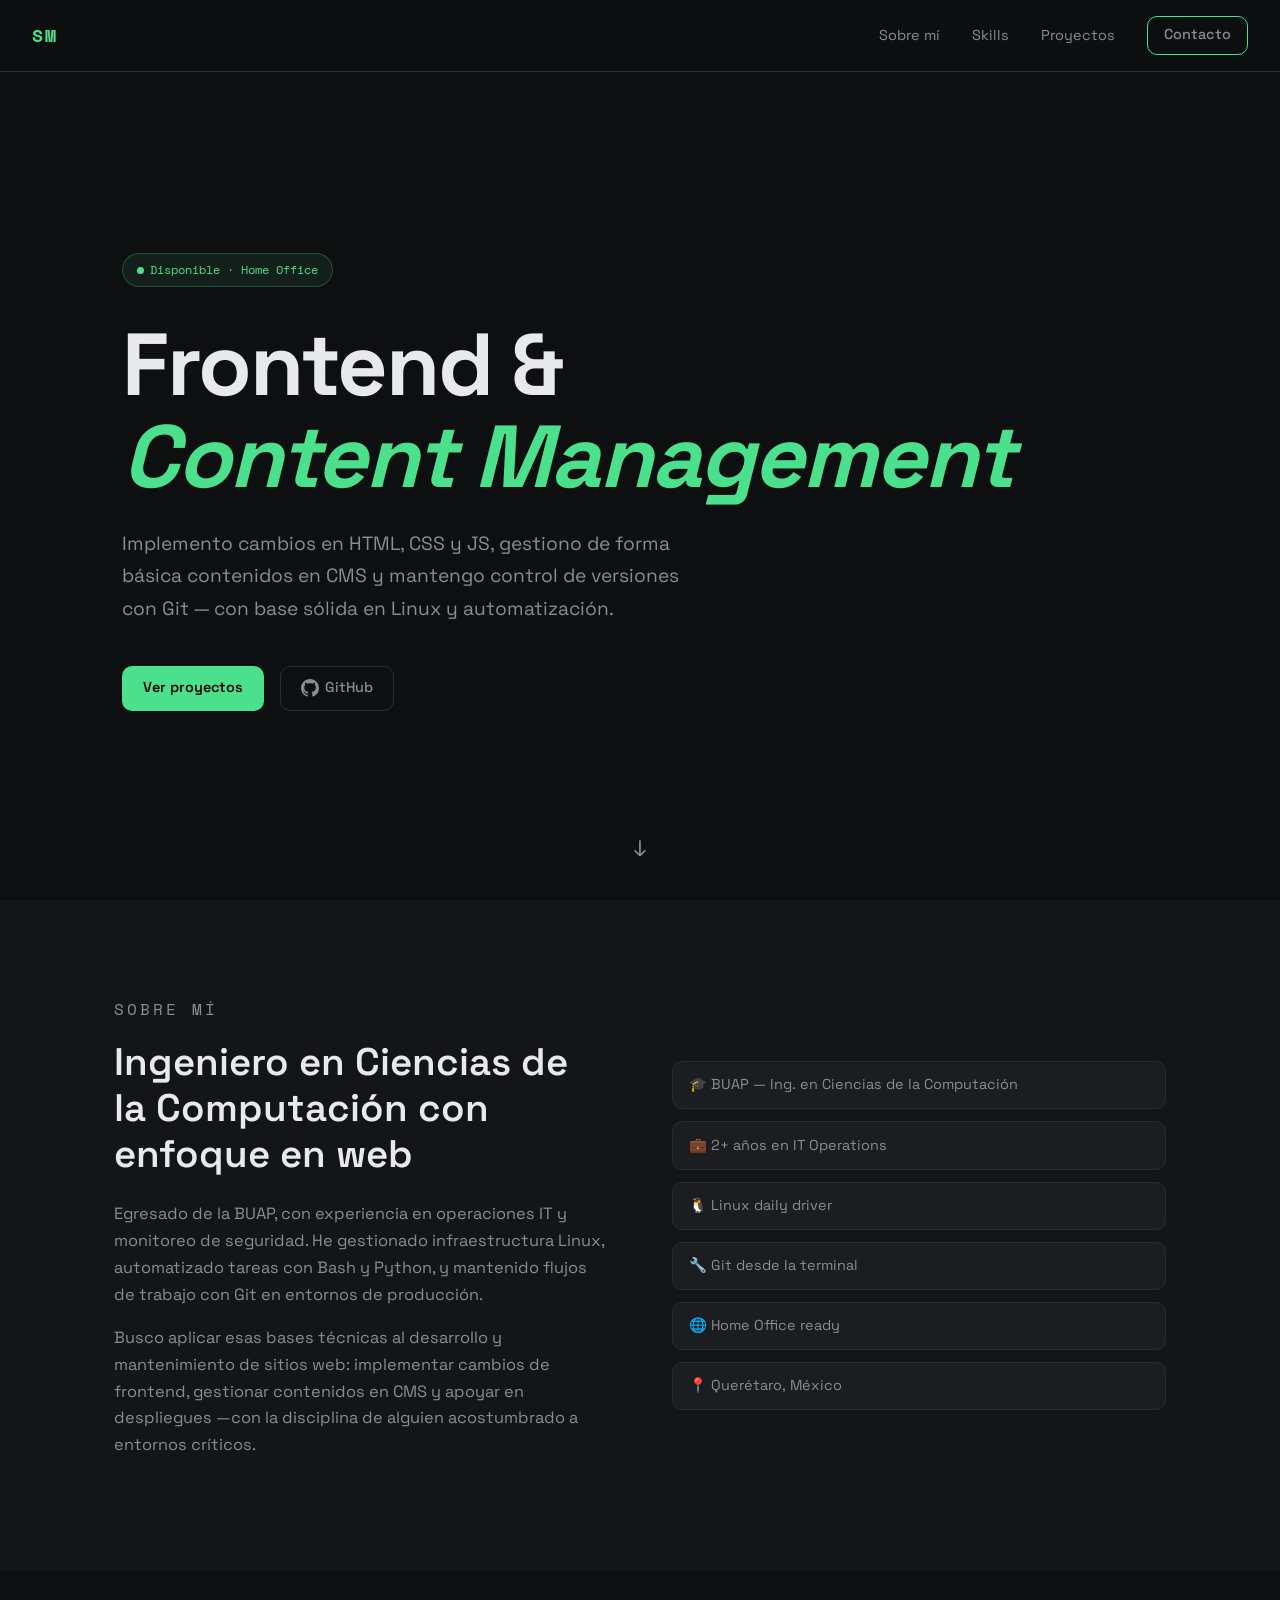
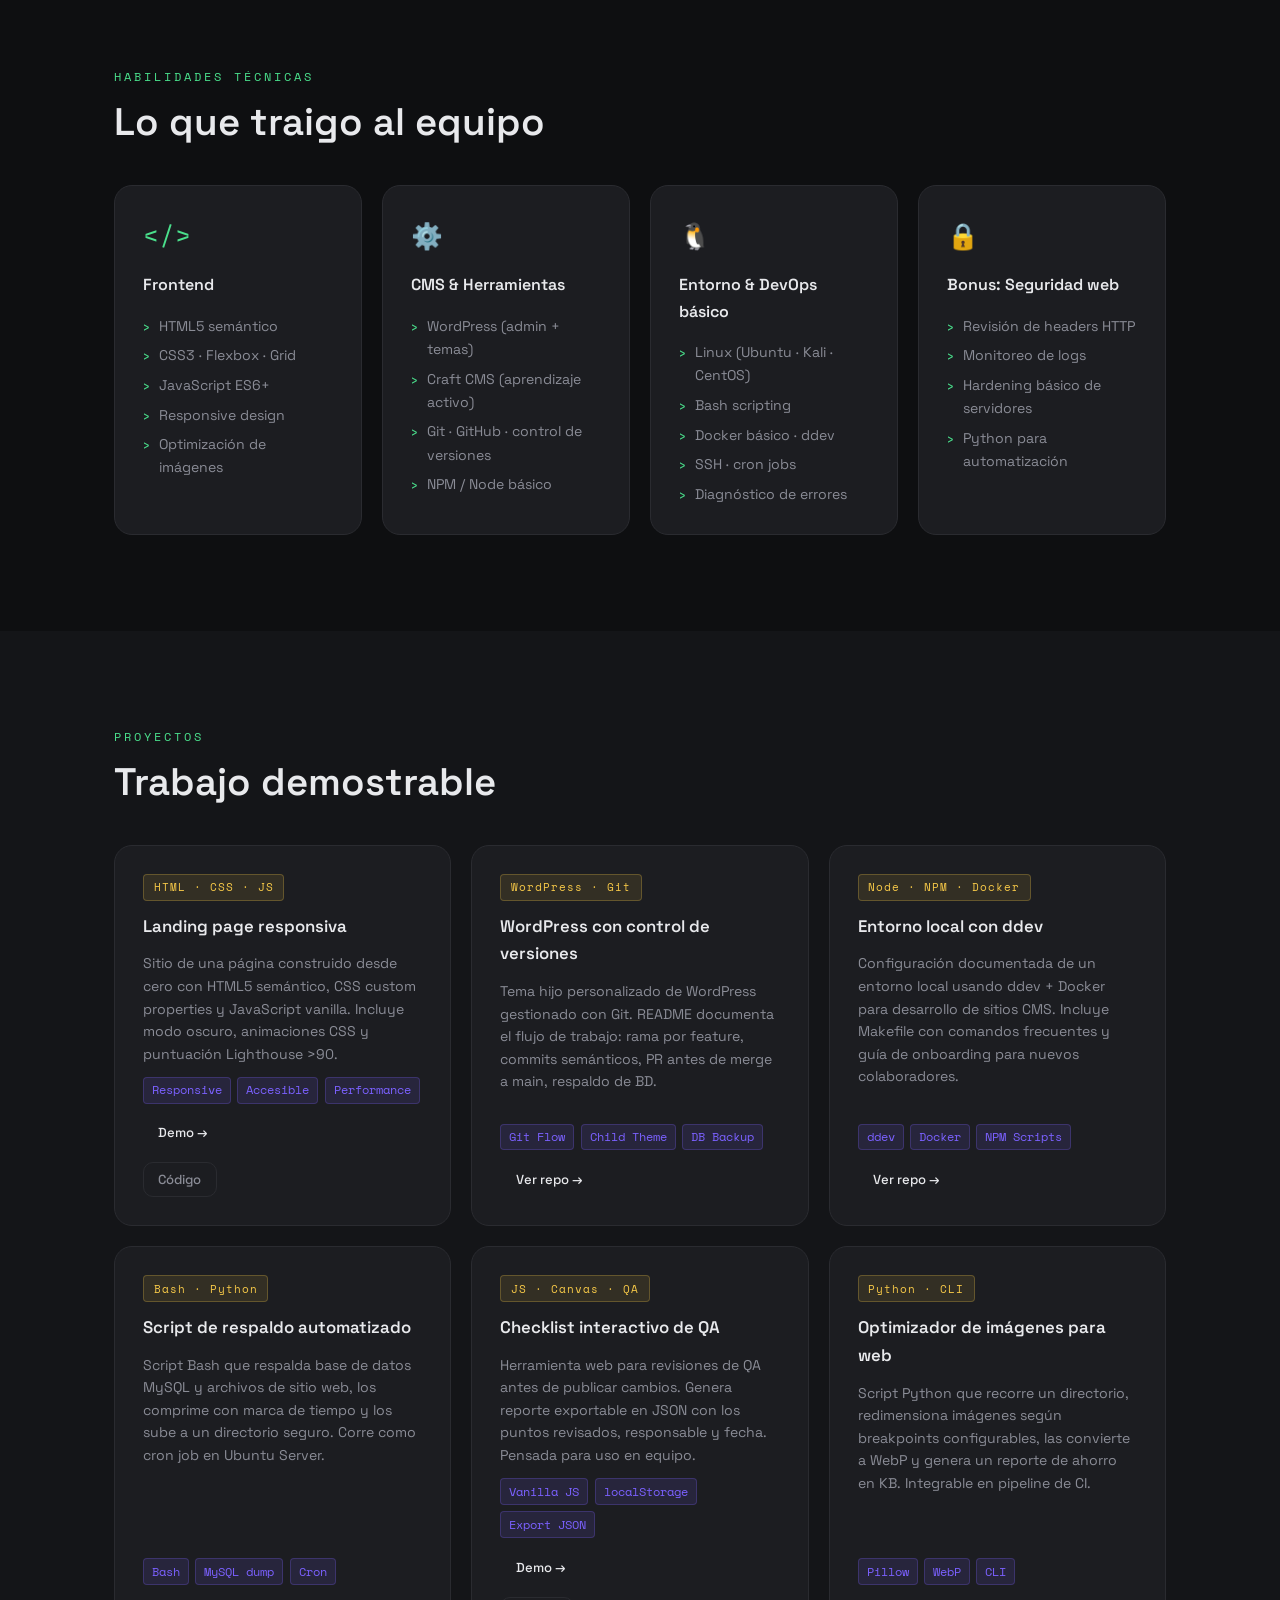
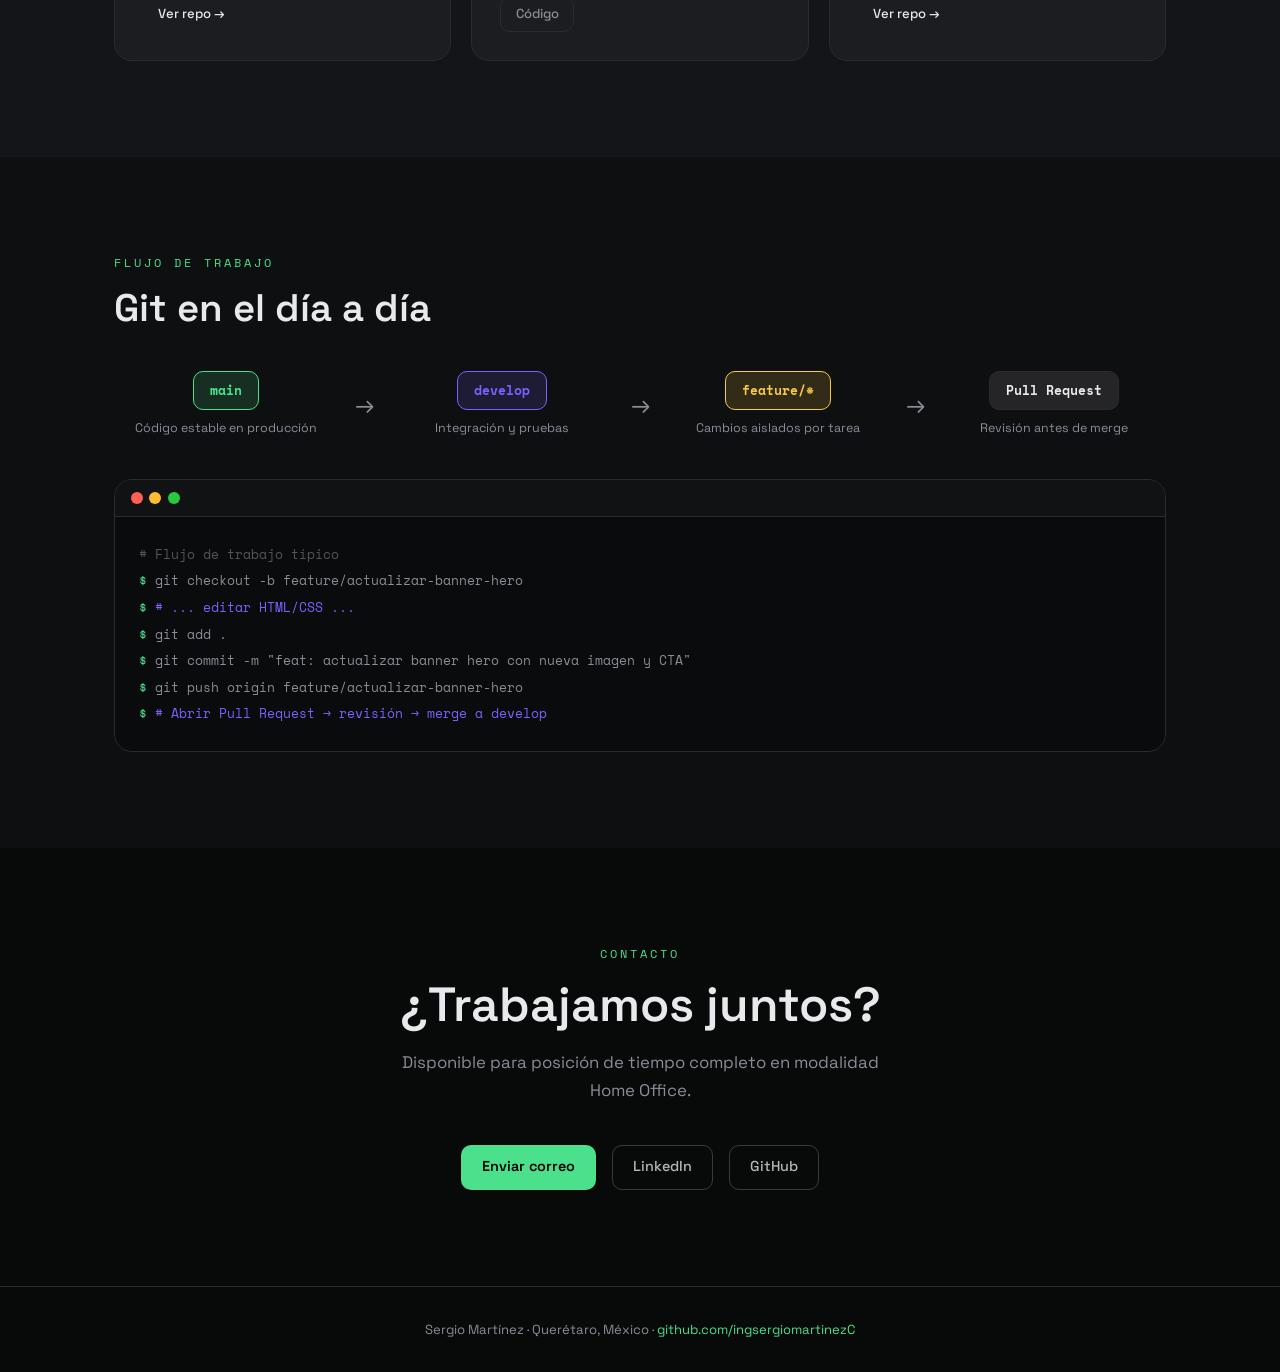
==== commit ecc5f422: "feat: tema hijo WordPress con flujo Git documentado" ====
--- a/index.html
+++ b/index.html
@@ -29,7 +29,7 @@
       <span class="hero__accent">Content Management</span>
     </h1>
     <p class="hero__sub">
-      Implemento cambios en HTML, CSS y JS, gestiono contenidos en CMS y mantengo control de versiones con Git — con base sólida en Linux y automatización.
+      Implemento cambios en HTML, CSS y JS, gestiono de forma básica contenidos en CMS y mantengo control de versiones con Git — con base sólida en Linux y automatización.
     </p>
     <div class="hero__ctas">
       <a href="#proyectos" class="btn btn--primary">Ver proyectos</a>
@@ -88,7 +88,6 @@
             <li>Craft CMS (aprendizaje activo)</li>
             <li>Git · GitHub · control de versiones</li>
             <li>NPM / Node básico</li>
-            <li>Figma · GIMP</li>
           </ul>
         </div>
 
@@ -100,7 +99,7 @@
             <li>Bash scripting</li>
             <li>Docker básico · ddev</li>
             <li>SSH · cron jobs</li>
-            <li>Diagnóstico de errores web</li>
+            <li>Diagnóstico de errores</li>
           </ul>
         </div>
 
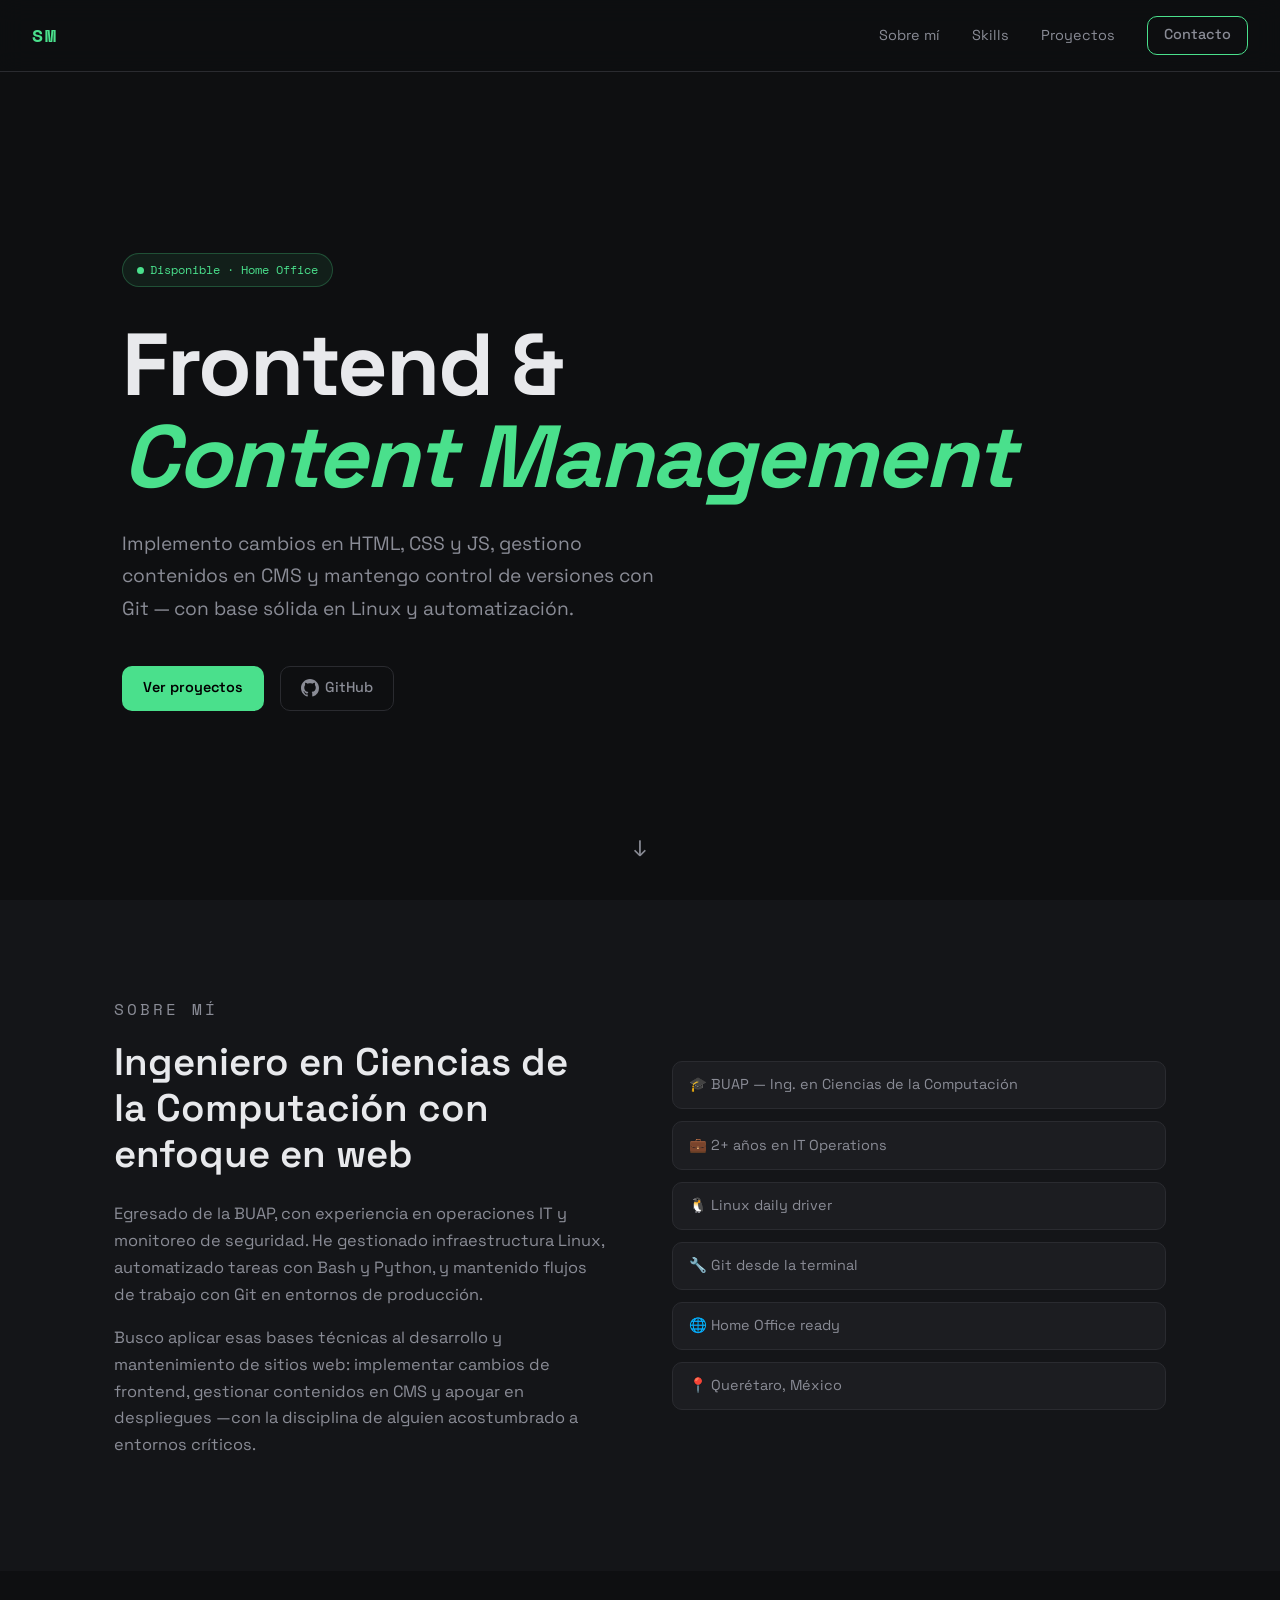
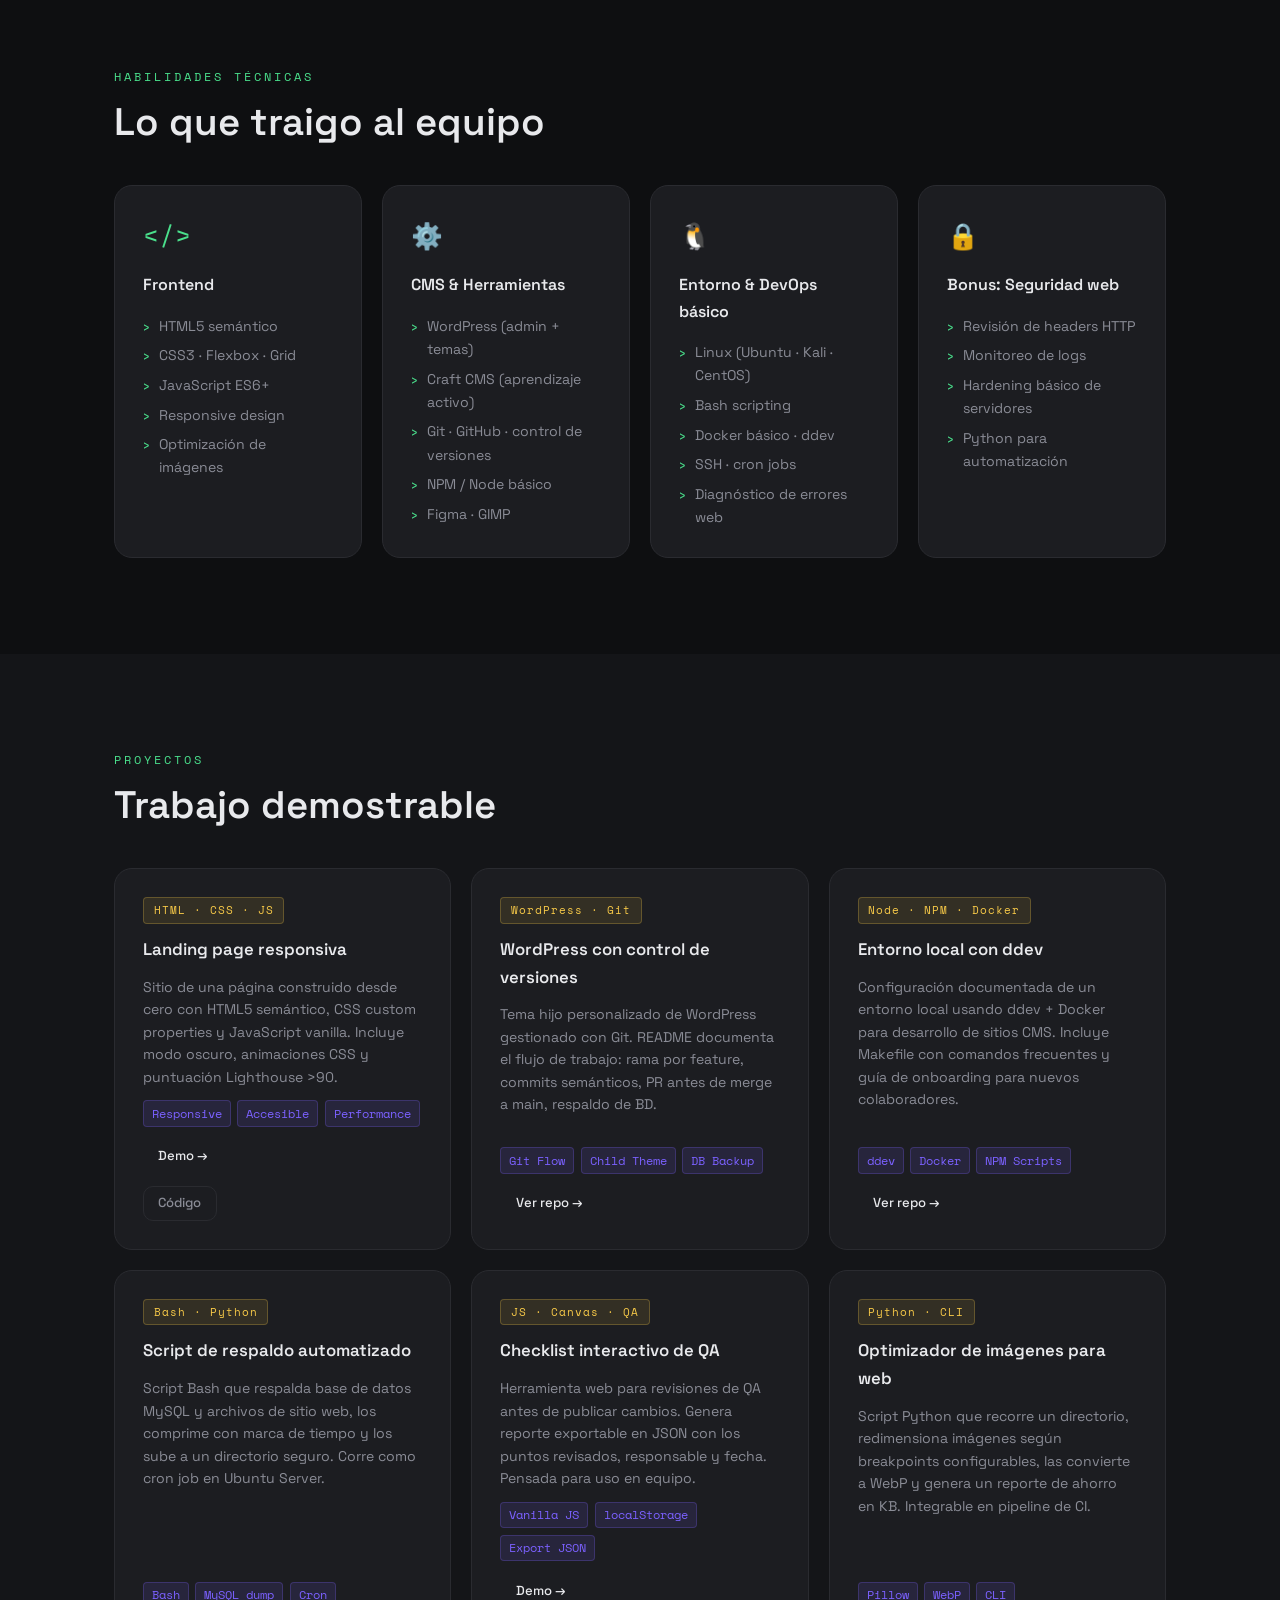
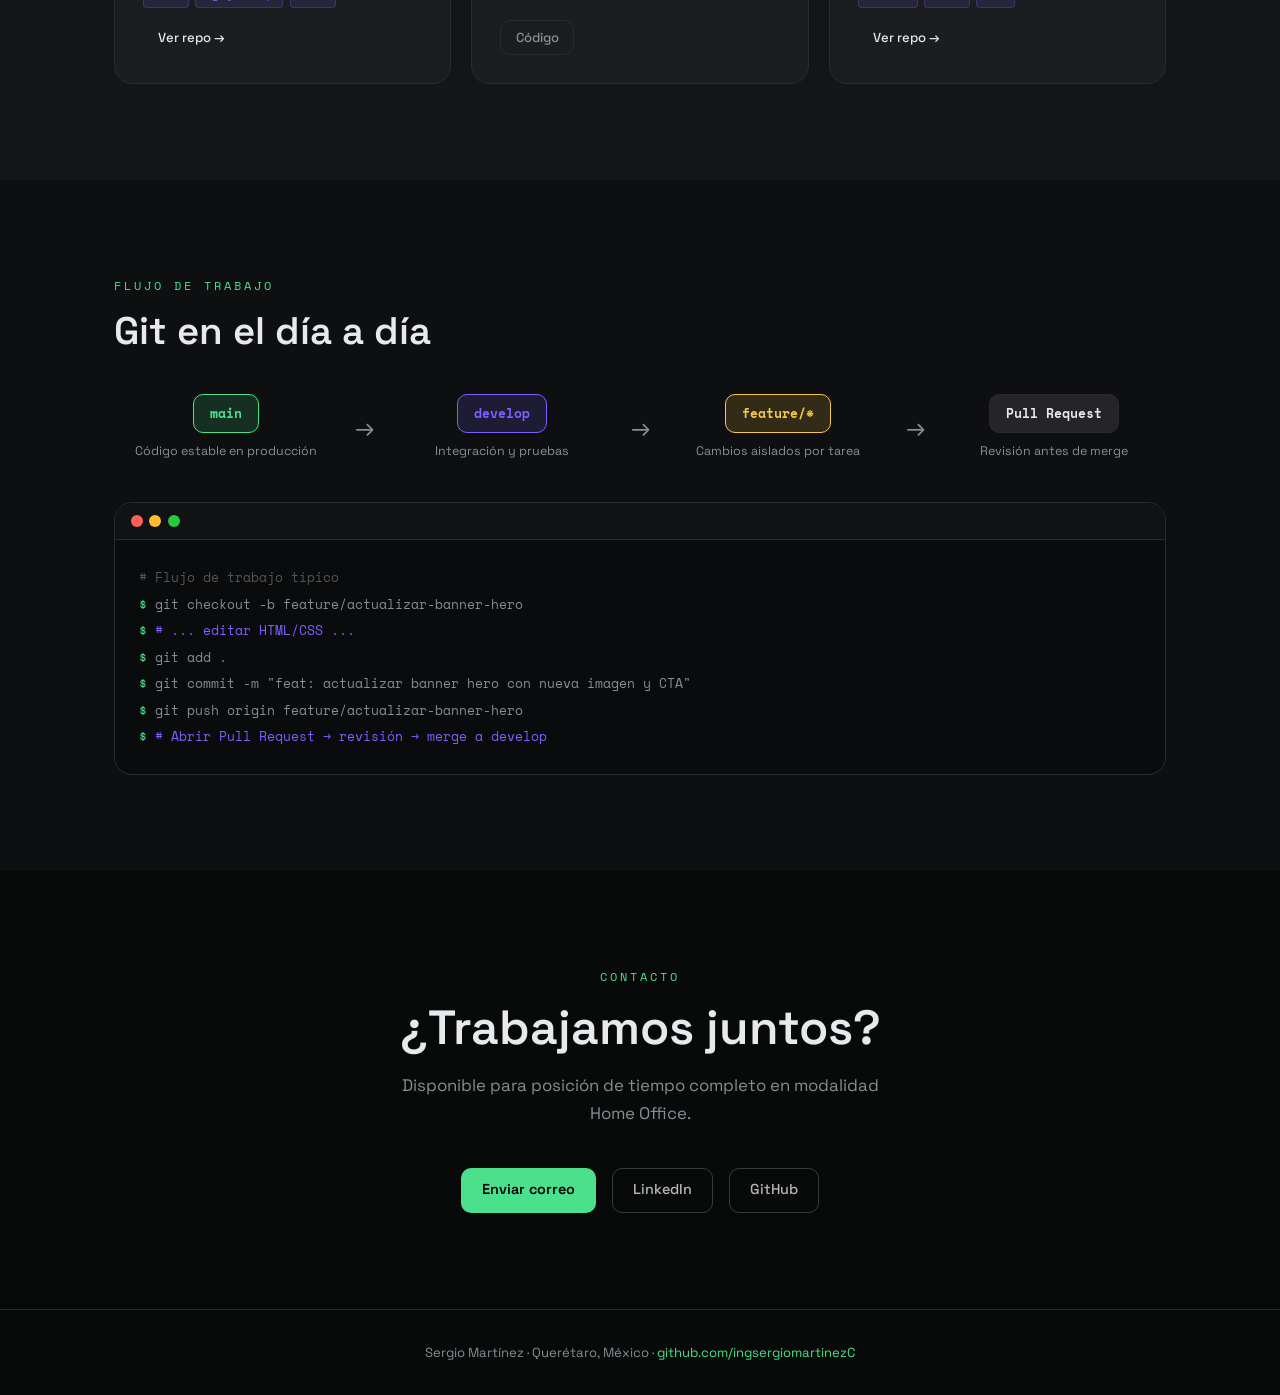
==== commit c5b21a16: "Revert "feat: tema hijo WordPress con flujo Git documentado" This reverts commit ecc5f422c28accaeb30" ====
--- a/index.html
+++ b/index.html
@@ -29,7 +29,7 @@
       <span class="hero__accent">Content Management</span>
     </h1>
     <p class="hero__sub">
-      Implemento cambios en HTML, CSS y JS, gestiono de forma básica contenidos en CMS y mantengo control de versiones con Git — con base sólida en Linux y automatización.
+      Implemento cambios en HTML, CSS y JS, gestiono contenidos en CMS y mantengo control de versiones con Git — con base sólida en Linux y automatización.
     </p>
     <div class="hero__ctas">
       <a href="#proyectos" class="btn btn--primary">Ver proyectos</a>
@@ -88,6 +88,7 @@
             <li>Craft CMS (aprendizaje activo)</li>
             <li>Git · GitHub · control de versiones</li>
             <li>NPM / Node básico</li>
+            <li>Figma · GIMP</li>
           </ul>
         </div>
 
@@ -99,7 +100,7 @@
             <li>Bash scripting</li>
             <li>Docker básico · ddev</li>
             <li>SSH · cron jobs</li>
-            <li>Diagnóstico de errores</li>
+            <li>Diagnóstico de errores web</li>
           </ul>
         </div>
 
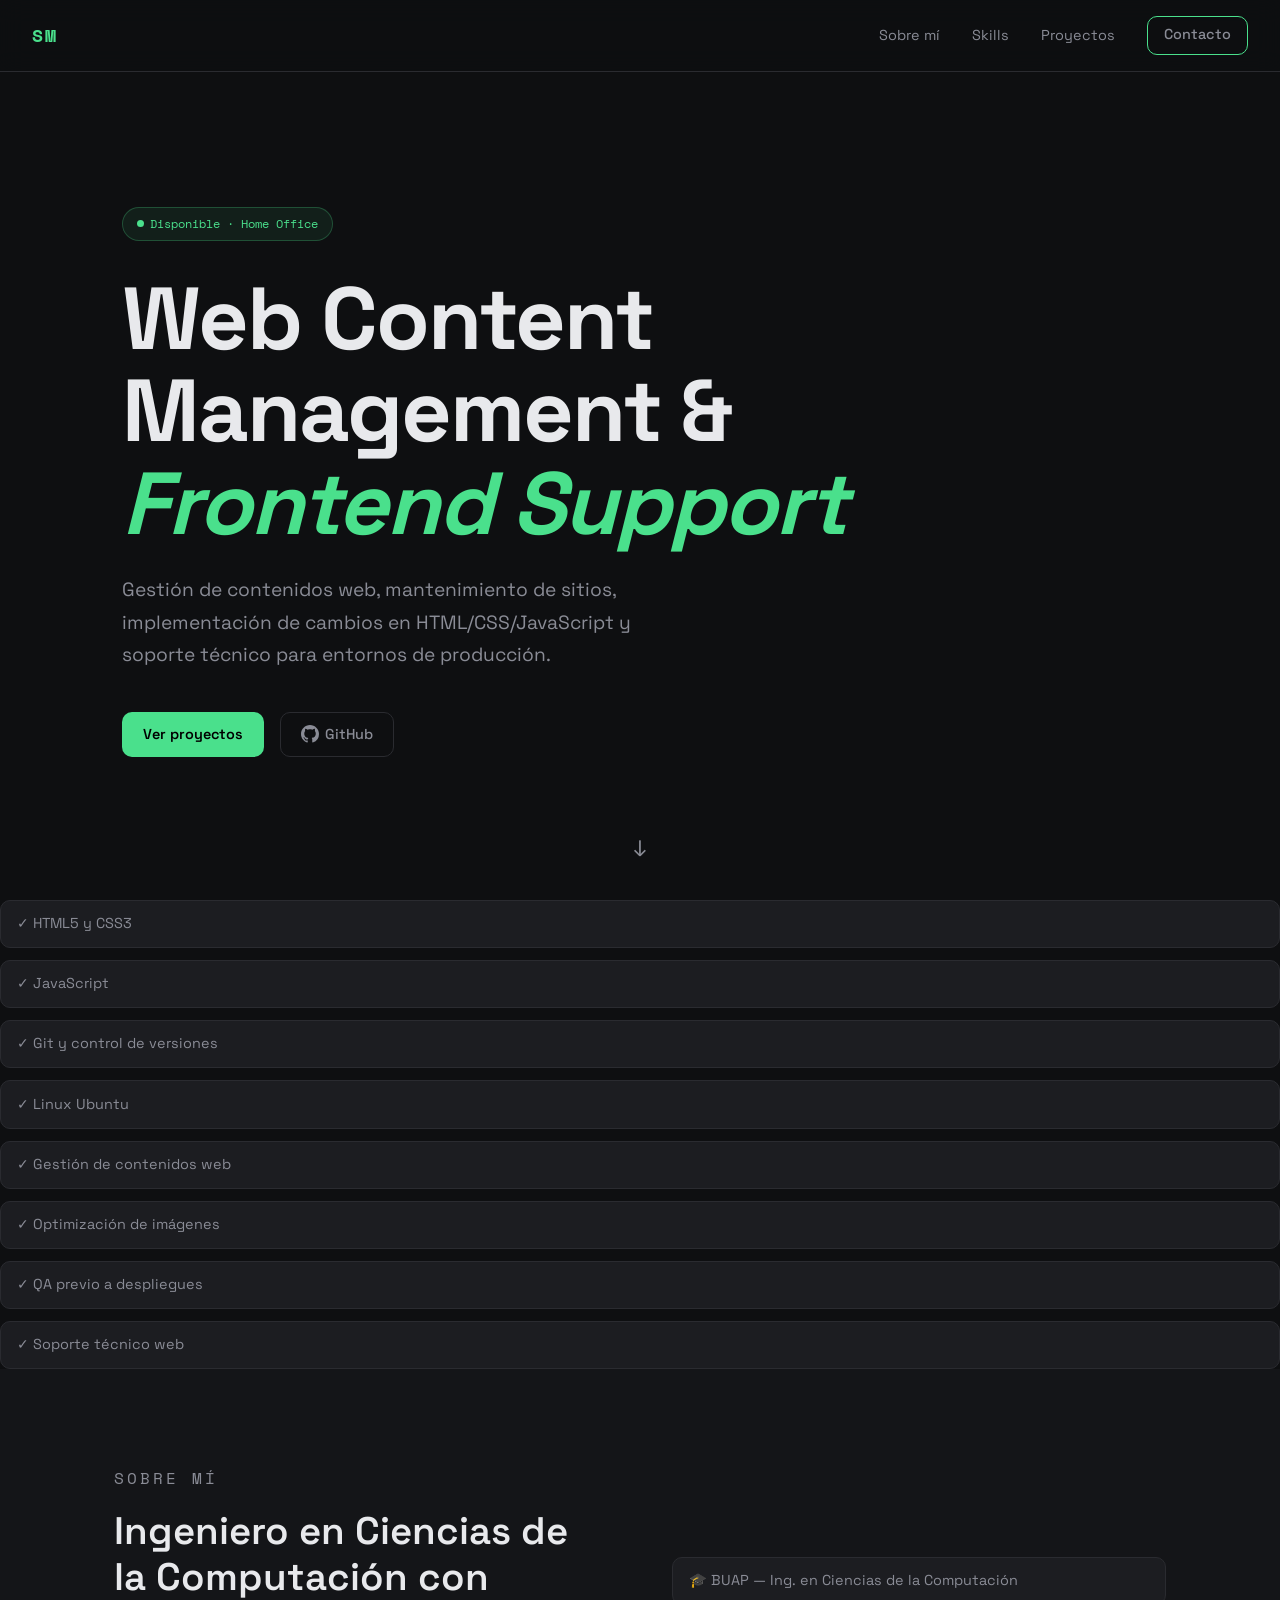
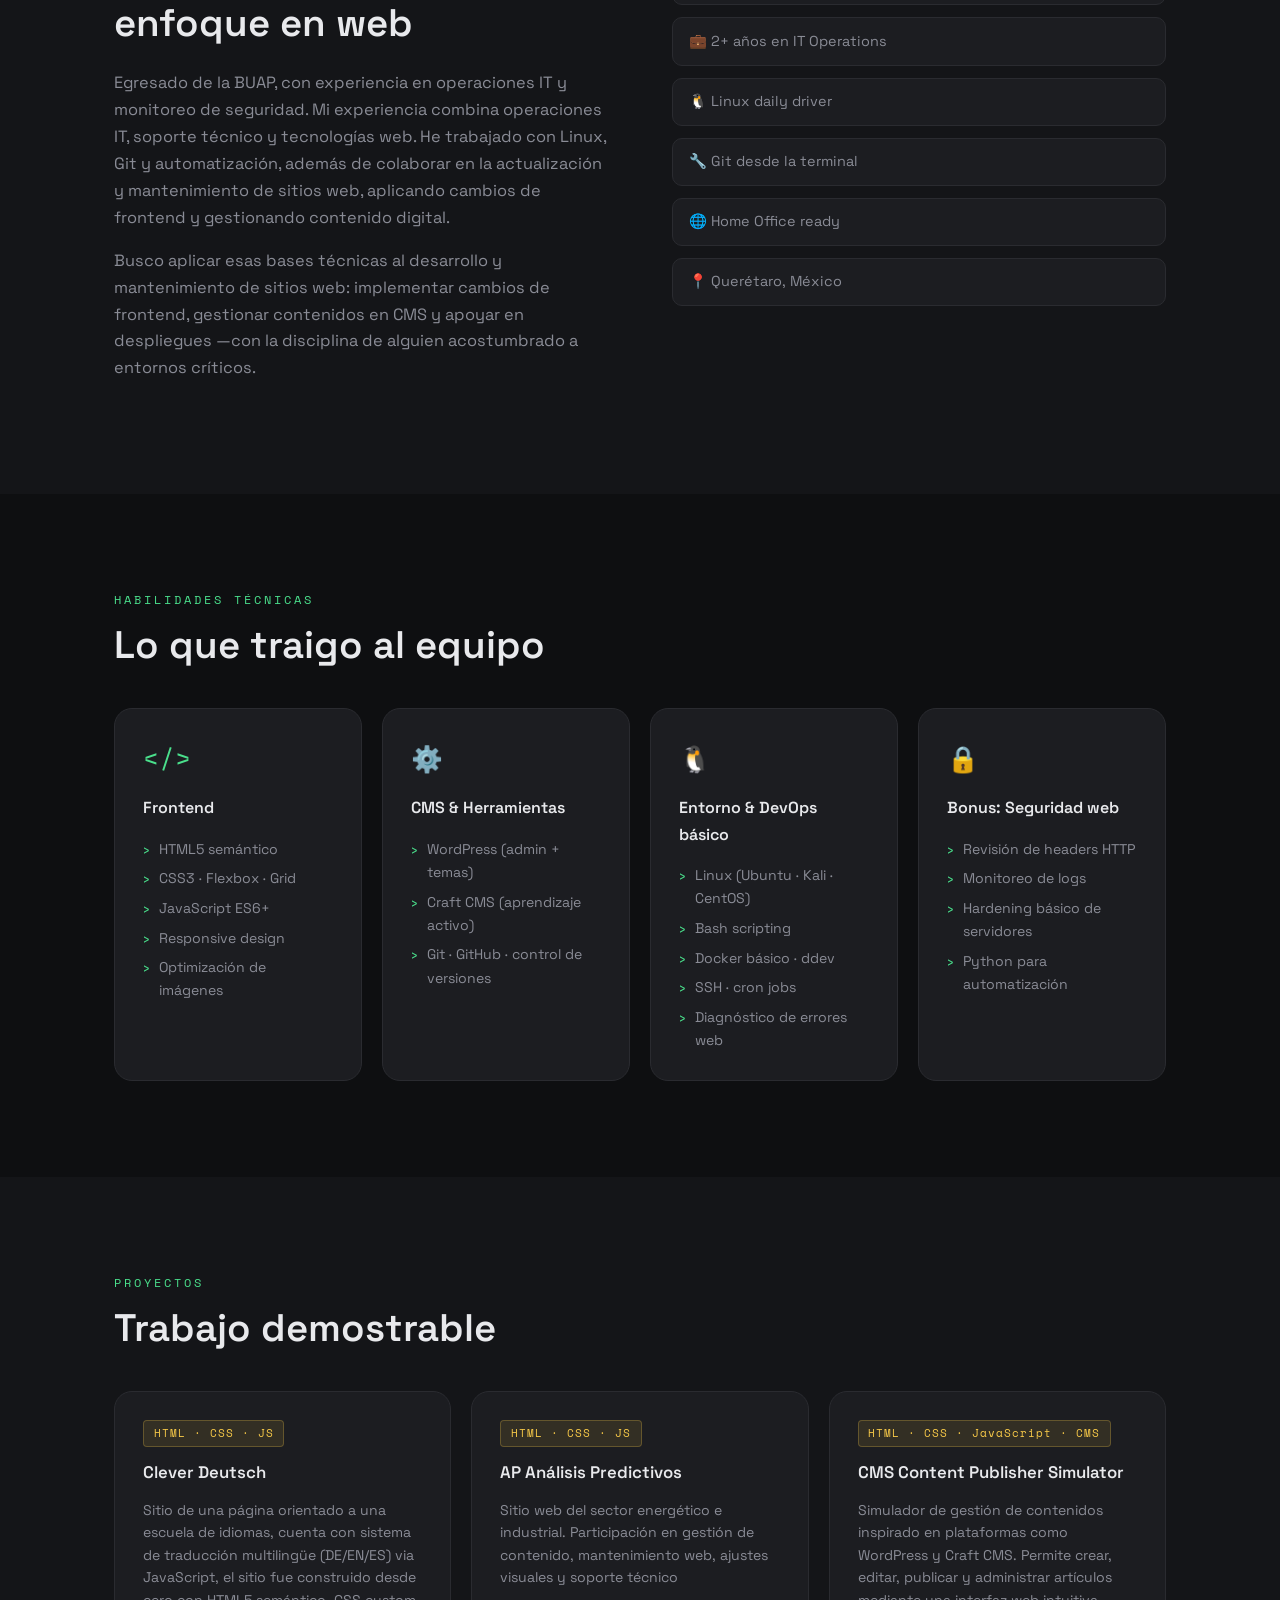
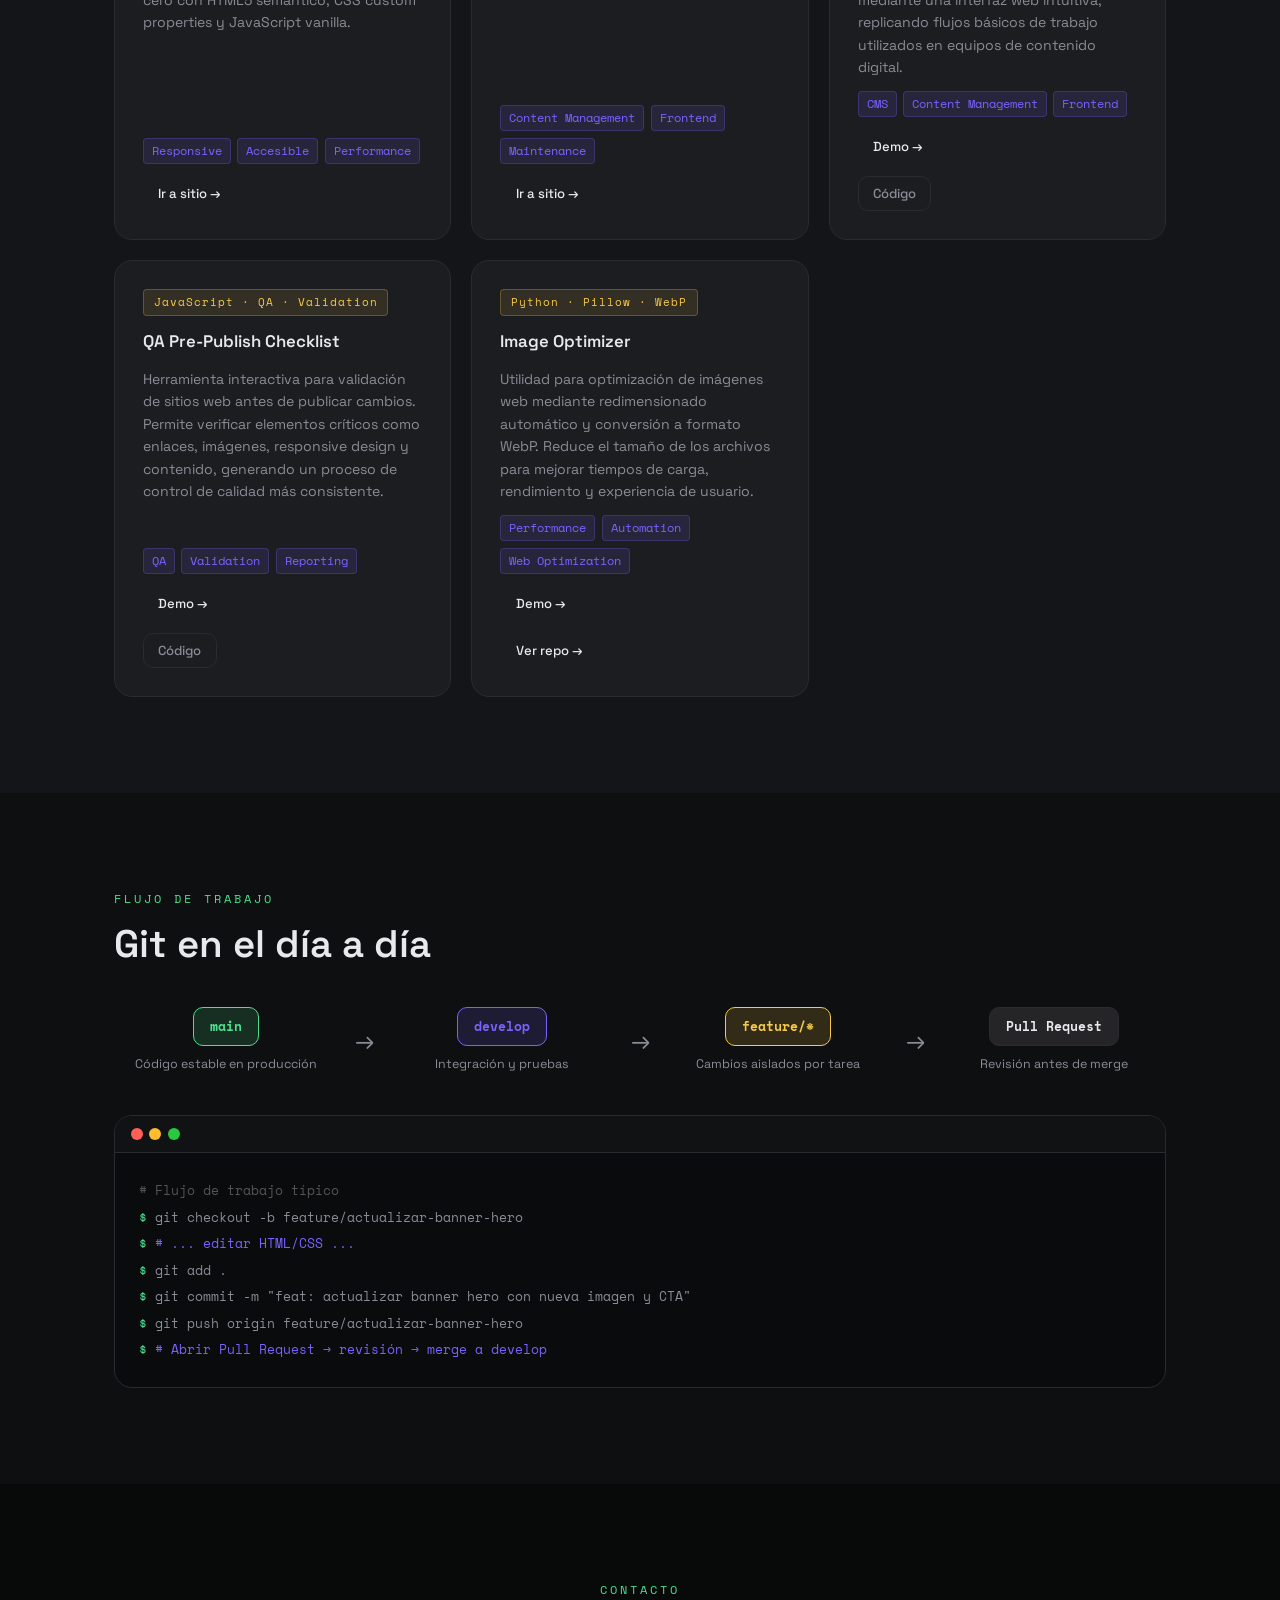
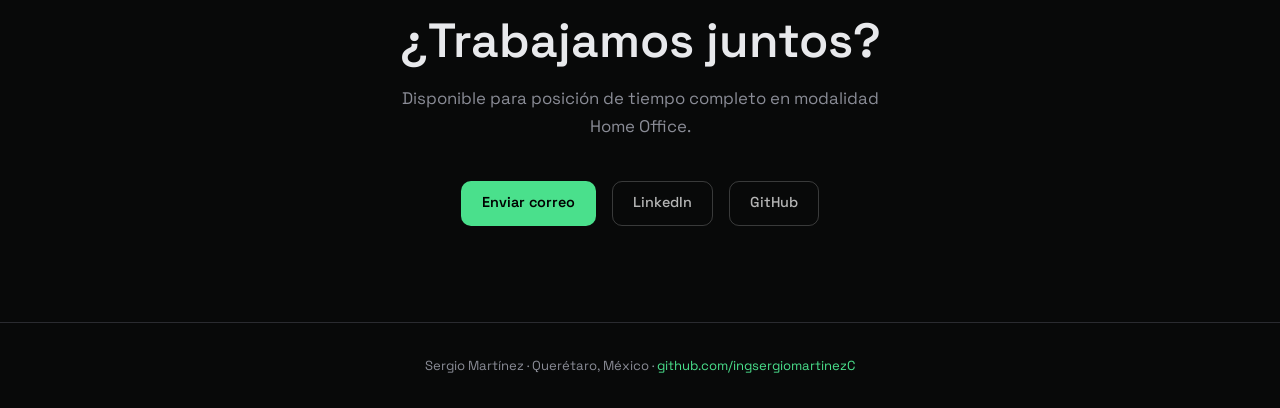
==== commit d4f52541: "feat: add portfolio projects aligned with CMS and content management roles" ====
--- a/index.html
+++ b/index.html
@@ -25,11 +25,11 @@
   <header class="hero">
     <div class="hero__tag">Disponible · Home Office</div>
     <h1 class="hero__title">
-      Frontend &amp;<br/>
-      <span class="hero__accent">Content Management</span>
+      Web Content Management &amp;<br/>
+      <span class="hero__accent">Frontend Support</span>
     </h1>
     <p class="hero__sub">
-      Implemento cambios en HTML, CSS y JS, gestiono contenidos en CMS y mantengo control de versiones con Git — con base sólida en Linux y automatización.
+      Gestión de contenidos web, mantenimiento de sitios, implementación de cambios en HTML/CSS/JavaScript y soporte técnico para entornos de producción.
     </p>
     <div class="hero__ctas">
       <a href="#proyectos" class="btn btn--primary">Ver proyectos</a>
@@ -41,13 +41,27 @@
     <div class="hero__scroll">↓</div>
   </header>
 
+
+<div class="about__chips">
+  <div class="chip">✓ HTML5 y CSS3</div>
+  <div class="chip">✓ JavaScript</div>
+  <div class="chip">✓ Git y control de versiones</div>
+  <div class="chip">✓ Linux Ubuntu</div>
+  <div class="chip">✓ Gestión de contenidos web</div>
+  <div class="chip">✓ Optimización de imágenes</div>
+  <div class="chip">✓ QA previo a despliegues</div>
+  <div class="chip">✓ Soporte técnico web</div>
+</div>
+
+
+
   <!-- SOBRE MÍ -->
   <section id="sobre-mi" class="section section--alt">
     <div class="container two-col">
       <div class="about__text">
         <p class="eyebrow">Sobre mí</p>
         <h2>Ingeniero en Ciencias de la Computación con enfoque en web</h2>
-        <p>Egresado de la BUAP, con experiencia en operaciones IT y monitoreo de seguridad. He gestionado infraestructura Linux, automatizado tareas con Bash y Python, y mantenido flujos de trabajo con Git en entornos de producción.</p>
+        <p>Egresado de la BUAP, con experiencia en operaciones IT y monitoreo de seguridad. Mi experiencia combina operaciones IT, soporte técnico y tecnologías web. He trabajado con Linux, Git y automatización, además de colaborar en la actualización y mantenimiento de sitios web, aplicando cambios de frontend y gestionando contenido digital.</p>
         <p>Busco aplicar esas bases técnicas al desarrollo y mantenimiento de sitios web: implementar cambios de frontend, gestionar contenidos en CMS y apoyar en despliegues —con la disciplina de alguien acostumbrado a entornos críticos.</p>
       </div>
       <div class="about__chips">
@@ -87,8 +101,6 @@
             <li>WordPress (admin + temas)</li>
             <li>Craft CMS (aprendizaje activo)</li>
             <li>Git · GitHub · control de versiones</li>
-            <li>NPM / Node básico</li>
-            <li>Figma · GIMP</li>
           </ul>
         </div>
 
@@ -128,64 +140,57 @@
 
         <article class="project-card">
           <div class="project-card__badge">HTML · CSS · JS</div>
-          <h3>Landing page responsiva</h3>
-          <p>Sitio de una página construido desde cero con HTML5 semántico, CSS custom properties y JavaScript vanilla. Incluye modo oscuro, animaciones CSS y puntuación Lighthouse &gt;90.</p>
+          <h3>Clever Deutsch</h3>
+          <p>Sitio de una página orientado a una escuela de idiomas, cuenta con sistema de traducción multilingüe (DE/EN/ES) via JavaScript, el sitio fue construido desde cero con HTML5 semántico, CSS custom properties y JavaScript vanilla.</p>
           <div class="project-card__tags">
             <span>Responsive</span><span>Accesible</span><span>Performance</span>
           </div>
-          <a href="projects/landing-page/" class="btn btn--sm">Demo →</a>
-          <a href="https://github.com/ingsergiomartinezC/portfolio/tree/main/projects/landing-page" target="_blank" class="btn btn--sm btn--ghost">Código</a>
-        </article>
-
-        <article class="project-card">
-          <div class="project-card__badge">WordPress · Git</div>
-          <h3>WordPress con control de versiones</h3>
-          <p>Tema hijo personalizado de WordPress gestionado con Git. README documenta el flujo de trabajo: rama por feature, commits semánticos, PR antes de merge a main, respaldo de BD.</p>
-          <div class="project-card__tags">
-            <span>Git Flow</span><span>Child Theme</span><span>DB Backup</span>
-          </div>
-          <a href="https://github.com/ingsergiomartinezC/wp-git-workflow" target="_blank" class="btn btn--sm">Ver repo →</a>
-        </article>
-
-        <article class="project-card">
-          <div class="project-card__badge">Node · NPM · Docker</div>
-          <h3>Entorno local con ddev</h3>
-          <p>Configuración documentada de un entorno local usando ddev + Docker para desarrollo de sitios CMS. Incluye Makefile con comandos frecuentes y guía de onboarding para nuevos colaboradores.</p>
-          <div class="project-card__tags">
-            <span>ddev</span><span>Docker</span><span>NPM Scripts</span>
-          </div>
-          <a href="https://github.com/ingsergiomartinezC/ddev-starter" target="_blank" class="btn btn--sm">Ver repo →</a>
-        </article>
-
-        <article class="project-card">
-          <div class="project-card__badge">Bash · Python</div>
-          <h3>Script de respaldo automatizado</h3>
-          <p>Script Bash que respalda base de datos MySQL y archivos de sitio web, los comprime con marca de tiempo y los sube a un directorio seguro. Corre como cron job en Ubuntu Server.</p>
-          <div class="project-card__tags">
-            <span>Bash</span><span>MySQL dump</span><span>Cron</span>
-          </div>
-          <a href="https://github.com/ingsergiomartinezC/web-backup-script" target="_blank" class="btn btn--sm">Ver repo →</a>
-        </article>
-
-        <article class="project-card">
-          <div class="project-card__badge">JS · Canvas · QA</div>
-          <h3>Checklist interactivo de QA</h3>
-          <p>Herramienta web para revisiones de QA antes de publicar cambios. Genera reporte exportable en JSON con los puntos revisados, responsable y fecha. Pensada para uso en equipo.</p>
-          <div class="project-card__tags">
-            <span>Vanilla JS</span><span>localStorage</span><span>Export JSON</span>
+          <a href="https://www.cleverdeutsch.de/" target="_blank" class="btn btn--sm">Ir a sitio →</a>
+        </article>
+
+        <article class="project-card">
+          <div class="project-card__badge">HTML · CSS · JS</div>
+          <h3>AP Análisis Predictivos</h3>
+          <p>Sitio web  del sector energético e industrial. Participación en gestión de contenido, mantenimiento web, ajustes visuales y soporte técnico</p>
+          <div class="project-card__tags">
+            <span>Content Management</span><span>Frontend</span><span>Maintenance</span>
+          </div>
+          <a href="https://www.ap-analisispredictivos.com/" target="_blank" class="btn btn--sm">Ir a sitio →</a>
+        </article>
+
+        <article class="project-card">
+          <div class="project-card__badge">HTML · CSS · JavaScript · CMS</div>
+          <h3>CMS Content Publisher Simulator</h3>
+          <p> Simulador de gestión de contenidos inspirado en plataformas como WordPress y Craft CMS. Permite crear, editar, publicar y administrar artículos mediante una interfaz web intuitiva, replicando flujos básicos de trabajo utilizados en equipos de contenido digital.</p>
+          <div class="project-card__tags">
+            <span>CMS</span><span>Content Management</span><span>Frontend</span>
+          </div>
+
+          <a href="projects/cms_content_publisher_simulator/" class="btn btn--sm">Demo →</a>
+          <a href="https://github.com/ingsergiomartinezC/portfolio/tree/main/projects/cms_content_publisher_simulator" target="_blank" class="btn btn--sm btn--ghost">Código</a>
+
+        </article>
+
+        <article class="project-card">
+          <div class="project-card__badge">JavaScript · QA · Validation</div>
+          <h3>QA Pre-Publish Checklist</h3>
+          <p> Herramienta interactiva para validación de sitios web antes de publicar cambios. Permite verificar elementos críticos como enlaces, imágenes, responsive design y contenido, generando un proceso de control de calidad más consistente.</p>
+          <div class="project-card__tags">
+            <span>QA</span><span>Validation</span><span>Reporting</span>
           </div>
           <a href="projects/qa-checklist/" class="btn btn--sm">Demo →</a>
           <a href="https://github.com/ingsergiomartinezC/portfolio/tree/main/projects/qa-checklist" target="_blank" class="btn btn--sm btn--ghost">Código</a>
         </article>
 
         <article class="project-card">
-          <div class="project-card__badge">Python · CLI</div>
-          <h3>Optimizador de imágenes para web</h3>
-          <p>Script Python que recorre un directorio, redimensiona imágenes según breakpoints configurables, las convierte a WebP y genera un reporte de ahorro en KB. Integrable en pipeline de CI.</p>
-          <div class="project-card__tags">
-            <span>Pillow</span><span>WebP</span><span>CLI</span>
-          </div>
-          <a href="https://github.com/ingsergiomartinezC/img-optimizer" target="_blank" class="btn btn--sm">Ver repo →</a>
+          <div class="project-card__badge">Python · Pillow · WebP</div>
+          <h3>Image Optimizer</h3>
+          <p>Utilidad para optimización de imágenes web mediante redimensionado automático y conversión a formato WebP. Reduce el tamaño de los archivos para mejorar tiempos de carga, rendimiento y experiencia de usuario.</p>
+          <div class="project-card__tags">
+            <span>Performance</span><span>Automation</span><span>Web Optimization</span>
+          </div>
+          <a href="projects/image-optimizer/" class="btn btn--sm">Demo →</a>
+          <a href="https://github.com/ingsergiomartinezC/image-optimizer" target="_blank" class="btn btn--sm">Ver repo →</a>
         </article>
 
       </div>
@@ -239,7 +244,7 @@
       <h2 class="contact__title">¿Trabajamos juntos?</h2>
       <p class="contact__sub">Disponible para posición de tiempo completo en modalidad Home Office.</p>
       <div class="contact__links">
-        <a href="mailto:sergio@example.com" class="btn btn--primary">Enviar correo</a>
+        <a href="mailto:sergio.martinezzc@gmail.com" class="btn btn--primary">Enviar correo</a>
         <a href="https://linkedin.com/in/ingsergiomartinez" target="_blank" class="btn btn--ghost btn--ghost-light">LinkedIn</a>
         <a href="https://github.com/ingsergiomartinezC" target="_blank" class="btn btn--ghost btn--ghost-light">GitHub</a>
       </div>
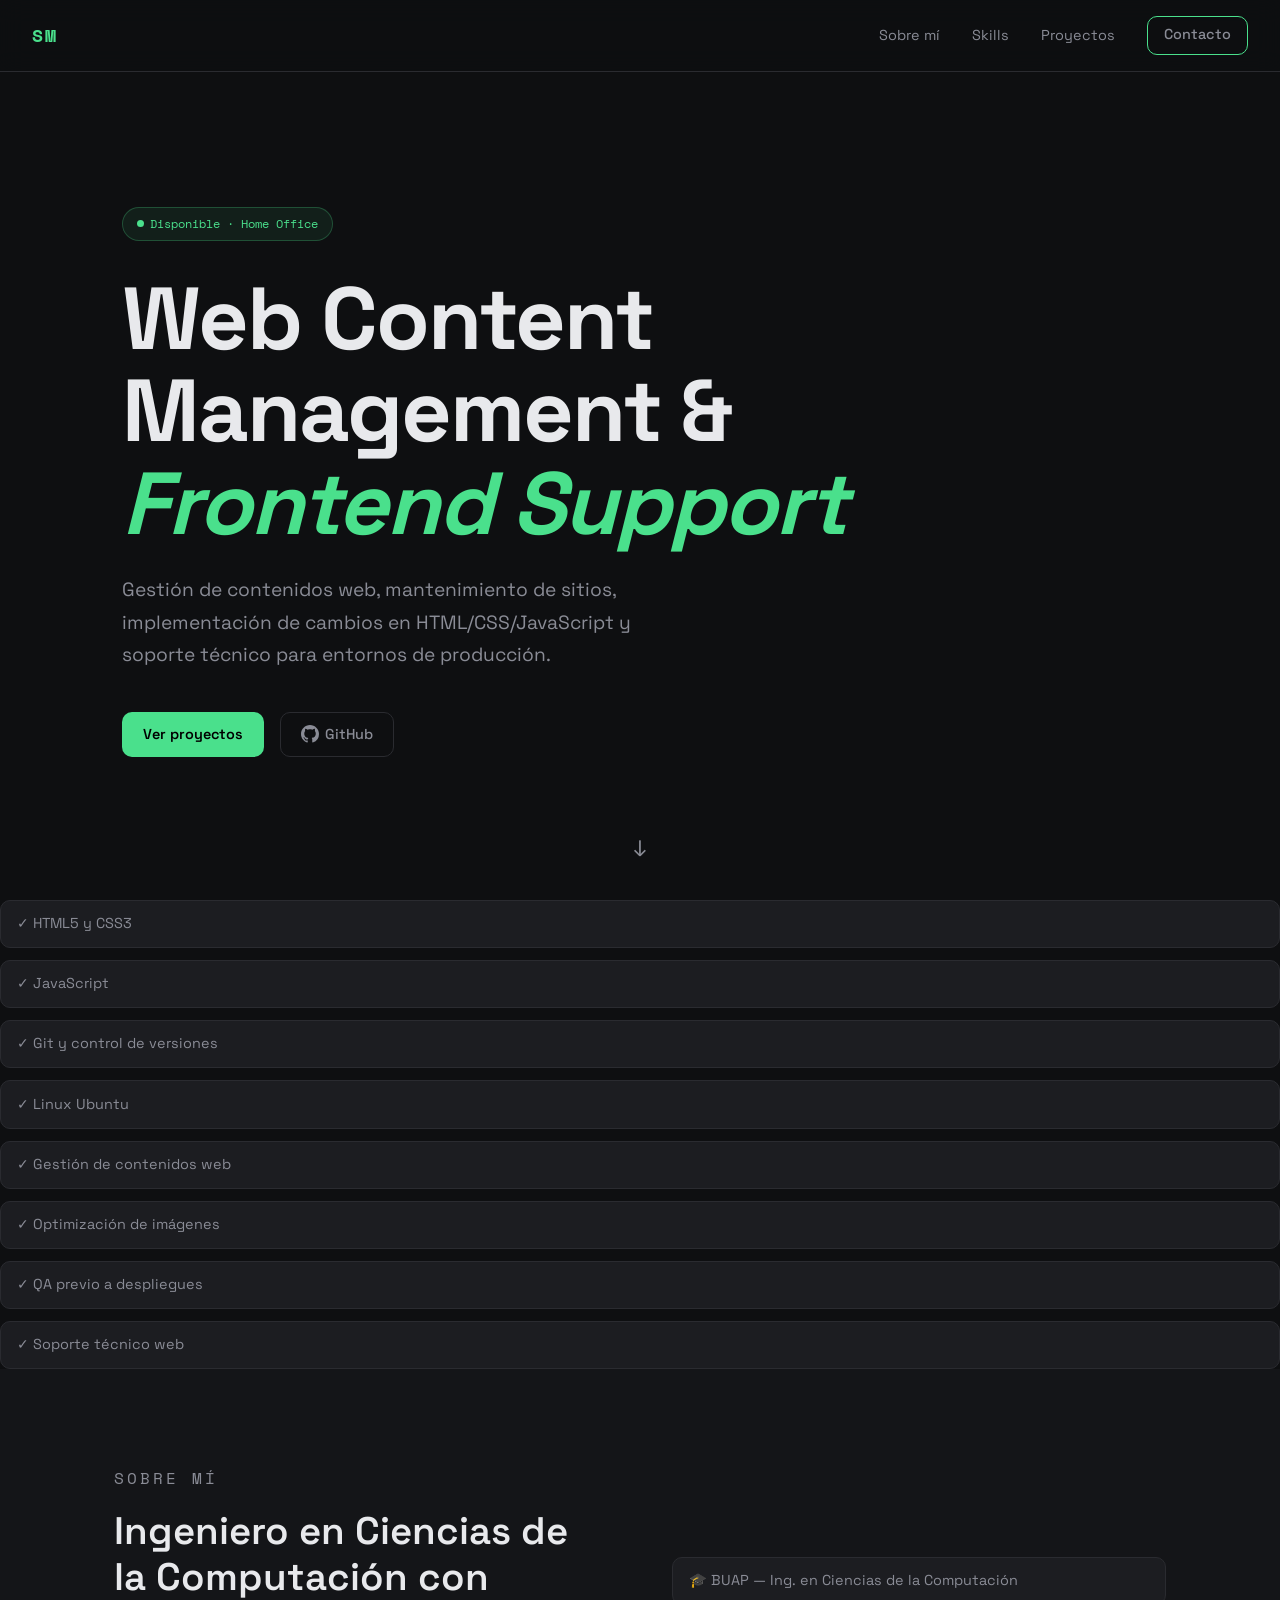
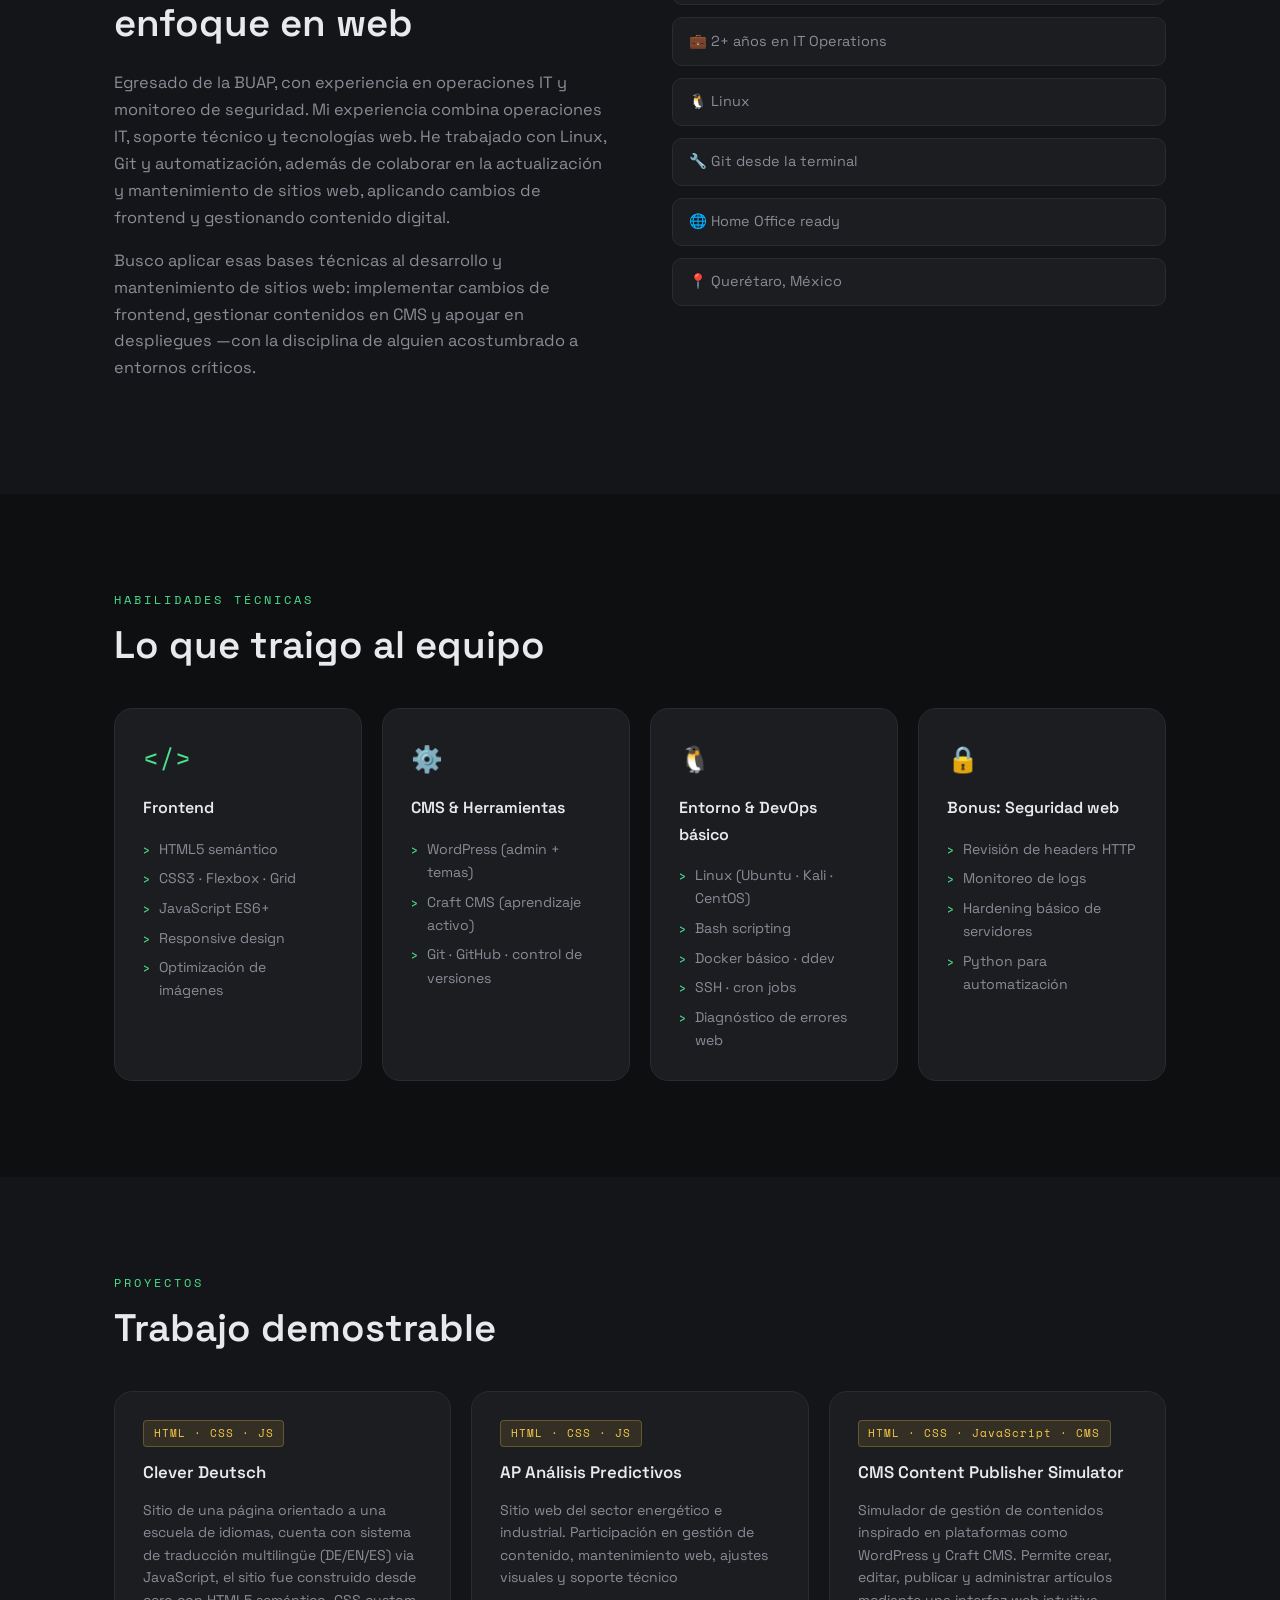
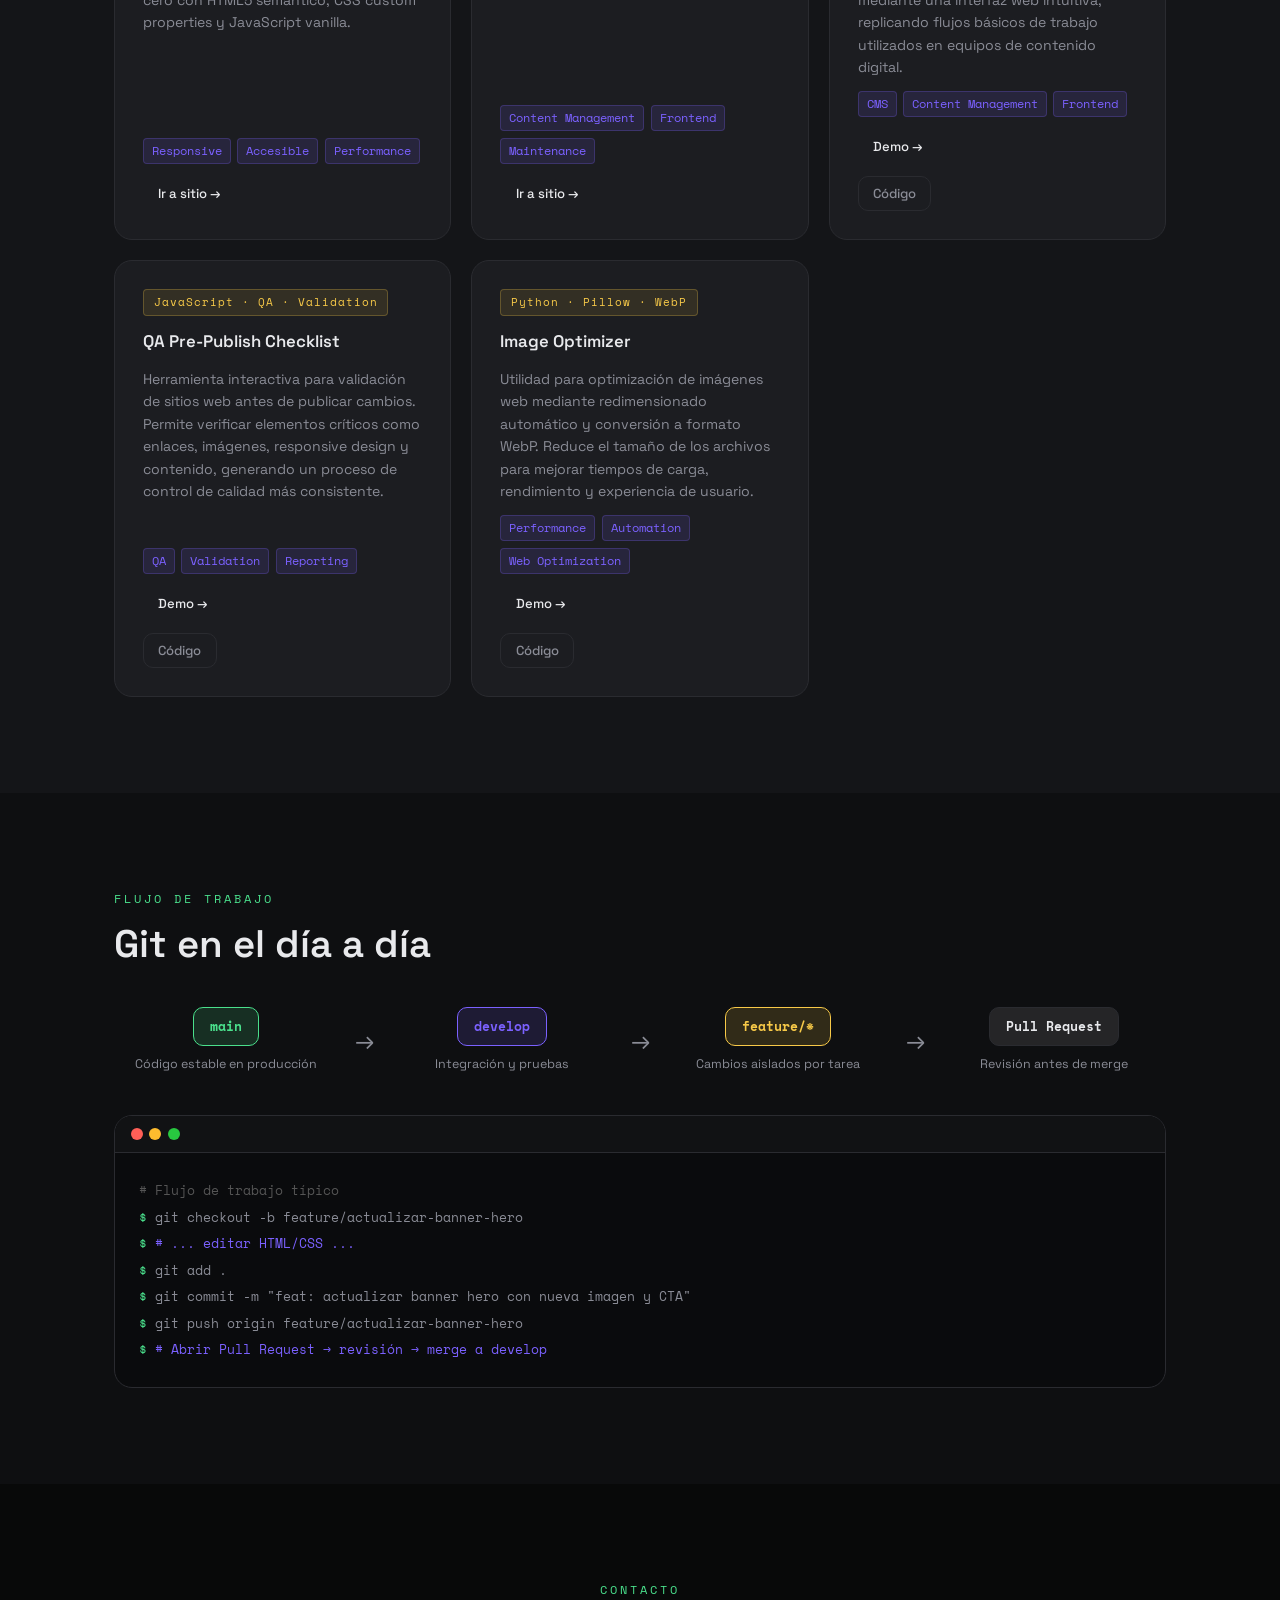
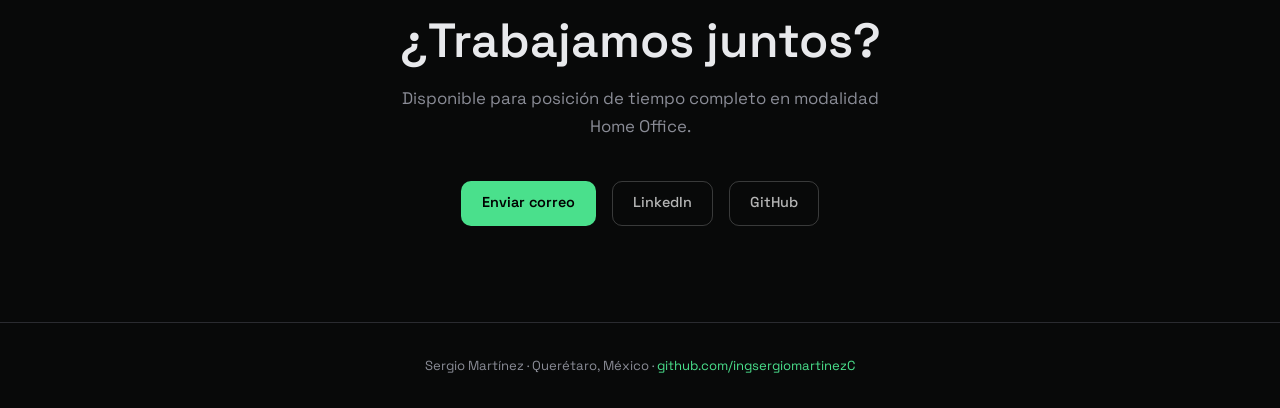
==== commit 68815df5: "feat: add CMS content publisher simulator project" ====
--- a/index.html
+++ b/index.html
@@ -67,7 +67,7 @@
       <div class="about__chips">
         <div class="chip">🎓 BUAP — Ing. en Ciencias de la Computación</div>
         <div class="chip">💼 2+ años en IT Operations</div>
-        <div class="chip">🐧 Linux daily driver</div>
+        <div class="chip">🐧 Linux </div>
         <div class="chip">🔧 Git desde la terminal</div>
         <div class="chip">🌐 Home Office ready</div>
         <div class="chip">📍 Querétaro, México</div>
@@ -190,7 +190,7 @@
             <span>Performance</span><span>Automation</span><span>Web Optimization</span>
           </div>
           <a href="projects/image-optimizer/" class="btn btn--sm">Demo →</a>
-          <a href="https://github.com/ingsergiomartinezC/image-optimizer" target="_blank" class="btn btn--sm">Ver repo →</a>
+          <a href="https://github.com/ingsergiomartinezC/image-optimizer" target="_blank" class="btn btn--sm btn--ghost">Código</a>
         </article>
 
       </div>
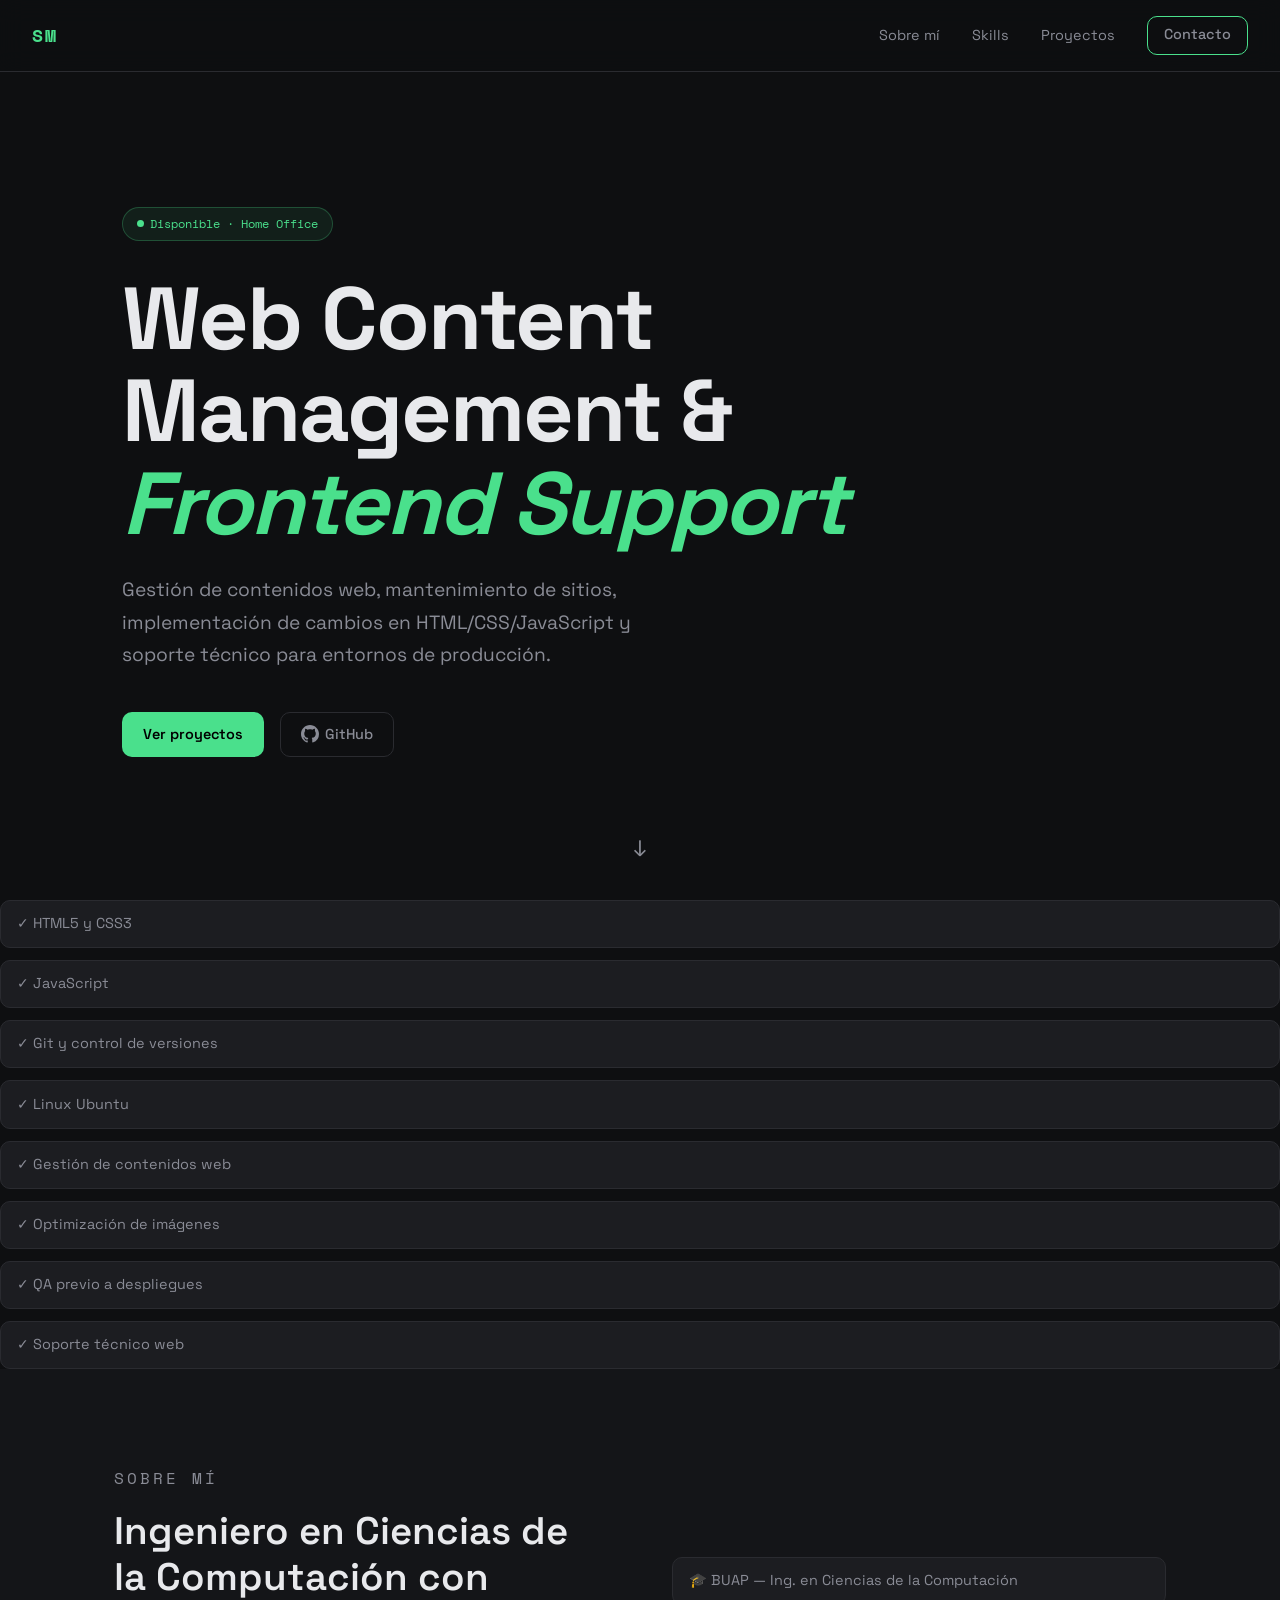
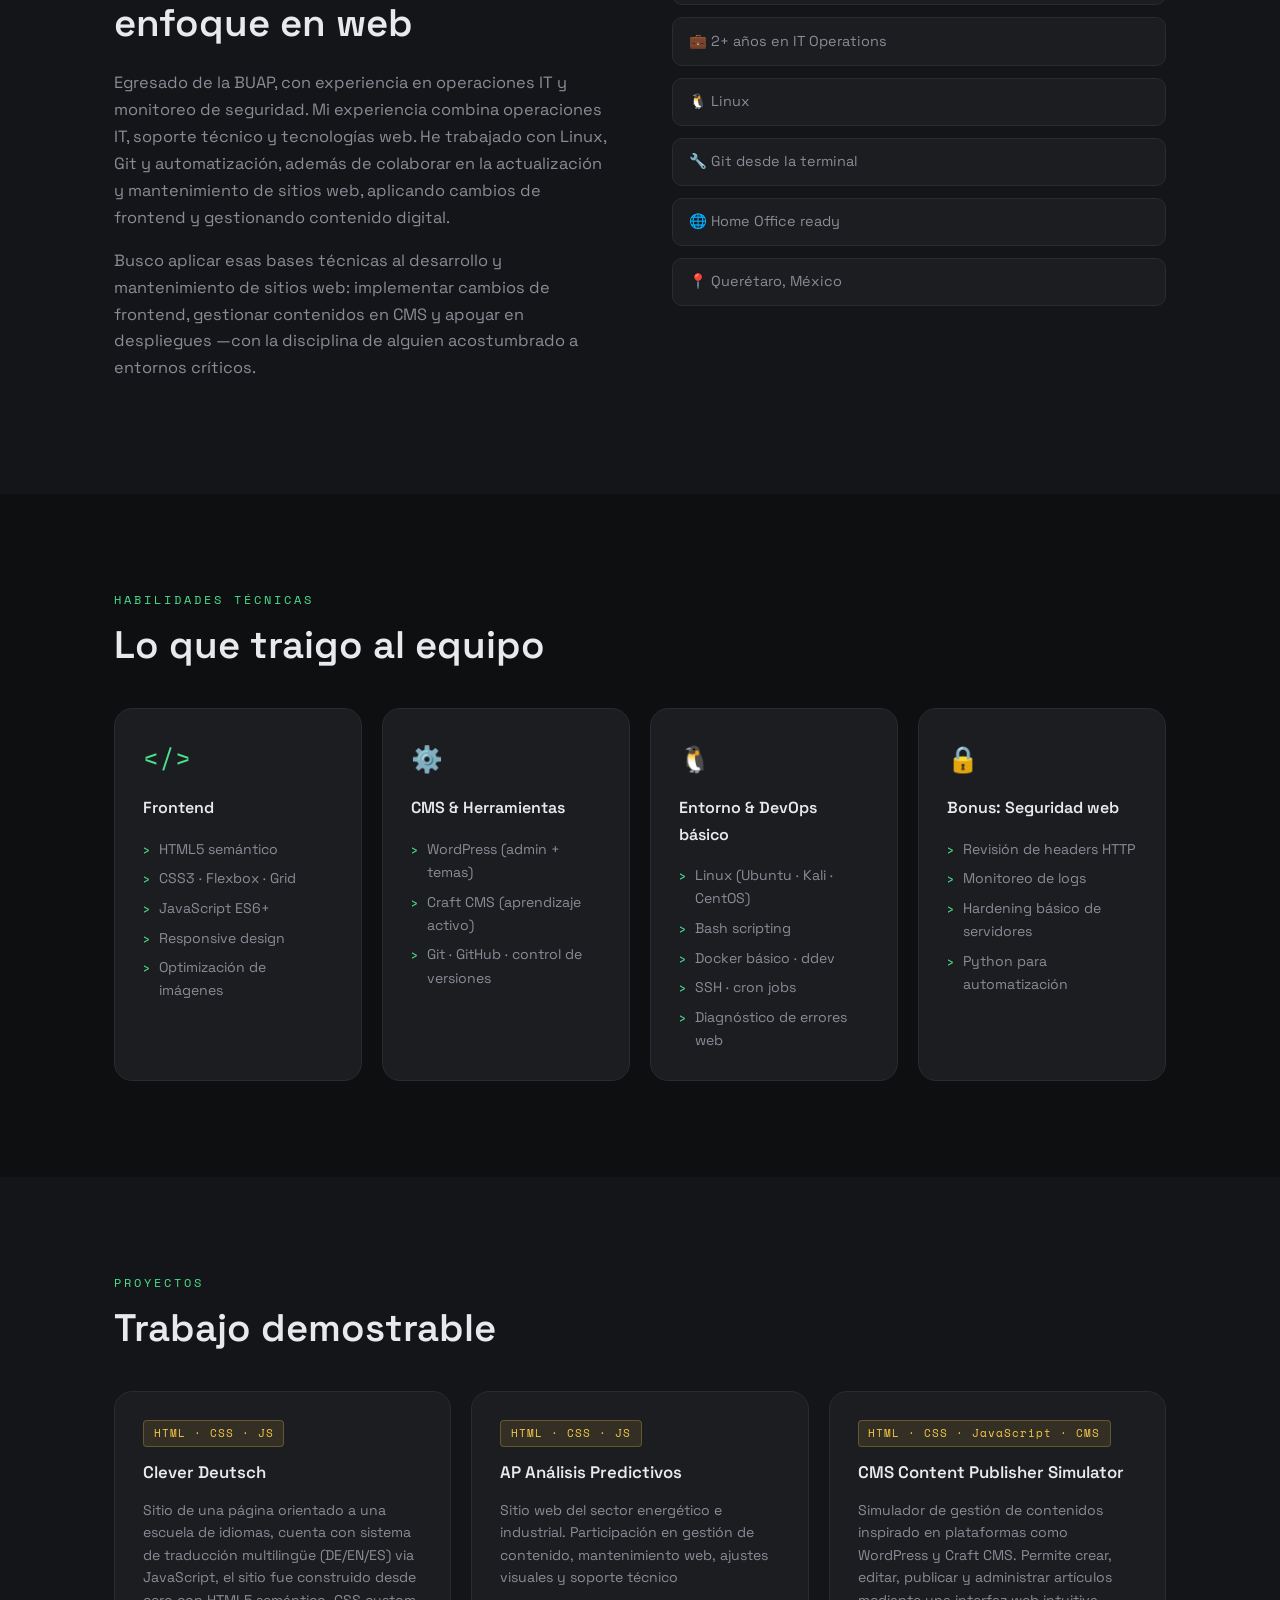
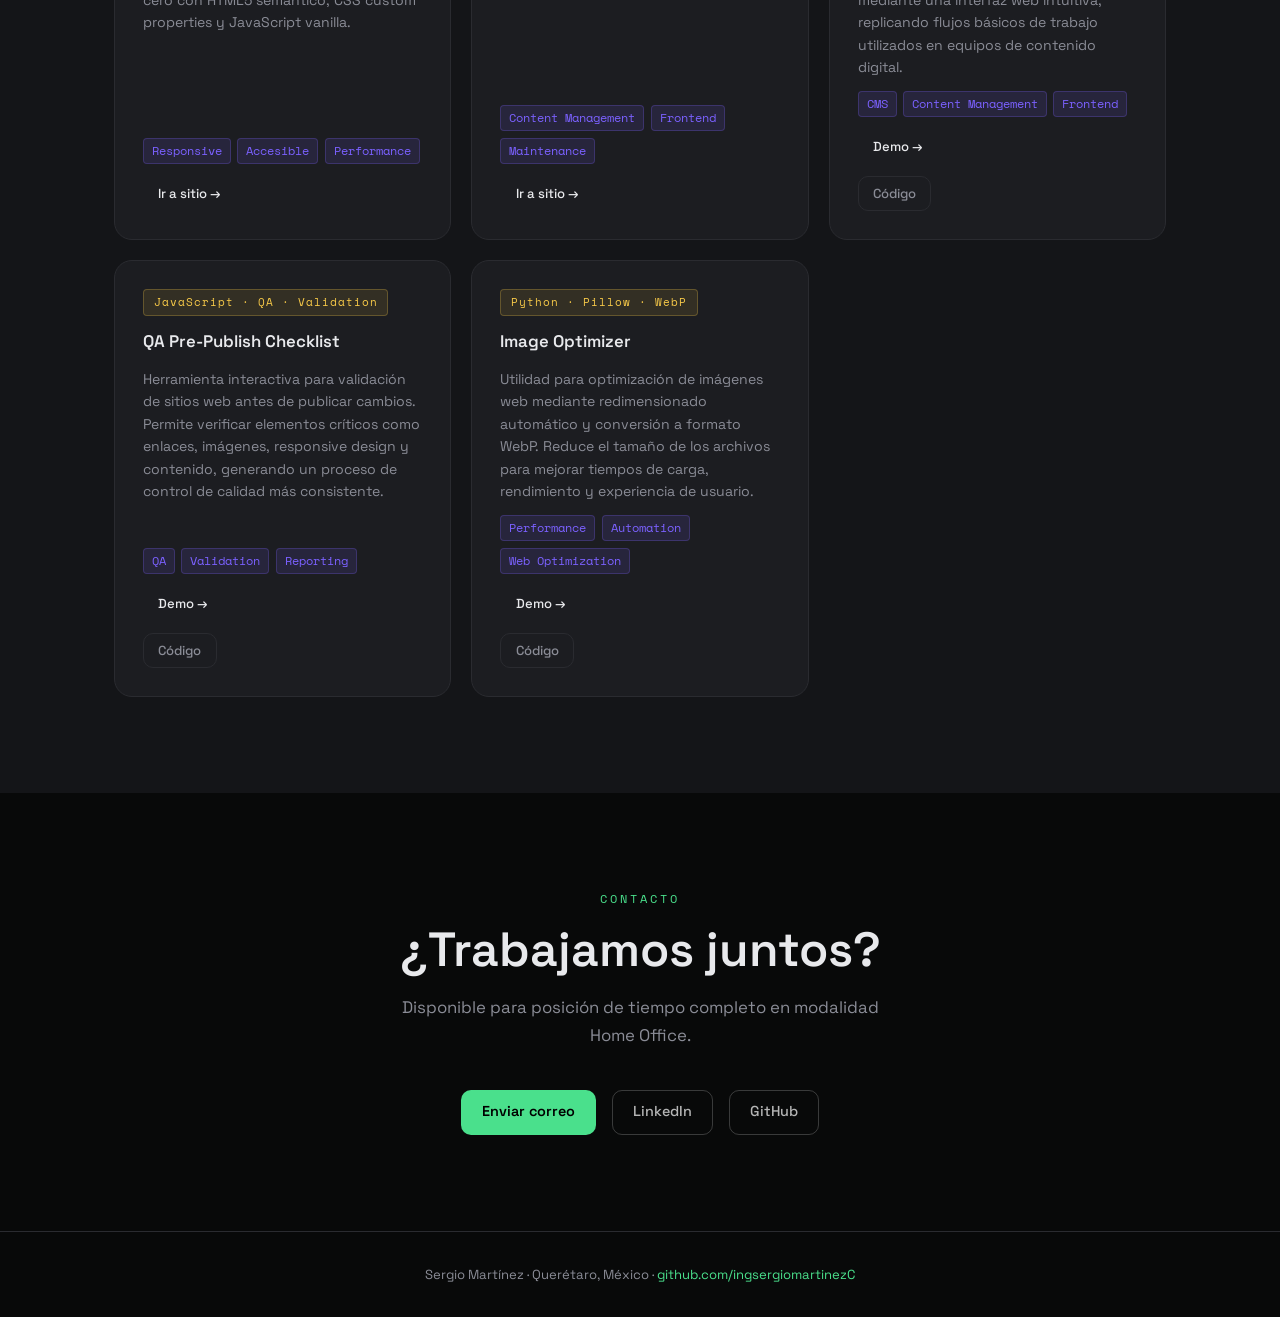
==== commit a418af97: "." ====
--- a/index.html
+++ b/index.html
@@ -197,45 +197,6 @@
     </div>
   </section>
 
-  <!-- GIT WORKFLOW VISUAL -->
-  <section class="section">
-    <div class="container">
-      <p class="eyebrow">Flujo de trabajo</p>
-      <h2>Git en el día a día</h2>
-      <div class="git-flow">
-        <div class="git-flow__step">
-          <div class="git-node git-node--main">main</div>
-          <p>Código estable en producción</p>
-        </div>
-        <div class="git-flow__arrow">→</div>
-        <div class="git-flow__step">
-          <div class="git-node git-node--dev">develop</div>
-          <p>Integración y pruebas</p>
-        </div>
-        <div class="git-flow__arrow">→</div>
-        <div class="git-flow__step">
-          <div class="git-node git-node--feature">feature/*</div>
-          <p>Cambios aislados por tarea</p>
-        </div>
-        <div class="git-flow__arrow">→</div>
-        <div class="git-flow__step">
-          <div class="git-node git-node--pr">Pull Request</div>
-          <p>Revisión antes de merge</p>
-        </div>
-      </div>
-      <div class="terminal">
-        <div class="terminal__bar"><span></span><span></span><span></span></div>
-        <pre class="terminal__code">
-<span class="t-gray"># Flujo de trabajo típico</span>
-<span class="t-green">$</span> git checkout -b feature/actualizar-banner-hero
-<span class="t-green">$</span> <span class="t-blue"># ... editar HTML/CSS ...</span>
-<span class="t-green">$</span> git add .
-<span class="t-green">$</span> git commit -m "feat: actualizar banner hero con nueva imagen y CTA"
-<span class="t-green">$</span> git push origin feature/actualizar-banner-hero
-<span class="t-green">$</span> <span class="t-blue"># Abrir Pull Request → revisión → merge a develop</span></pre>
-      </div>
-    </div>
-  </section>
 
   <!-- CONTACTO -->
   <section id="contacto" class="section section--dark">
